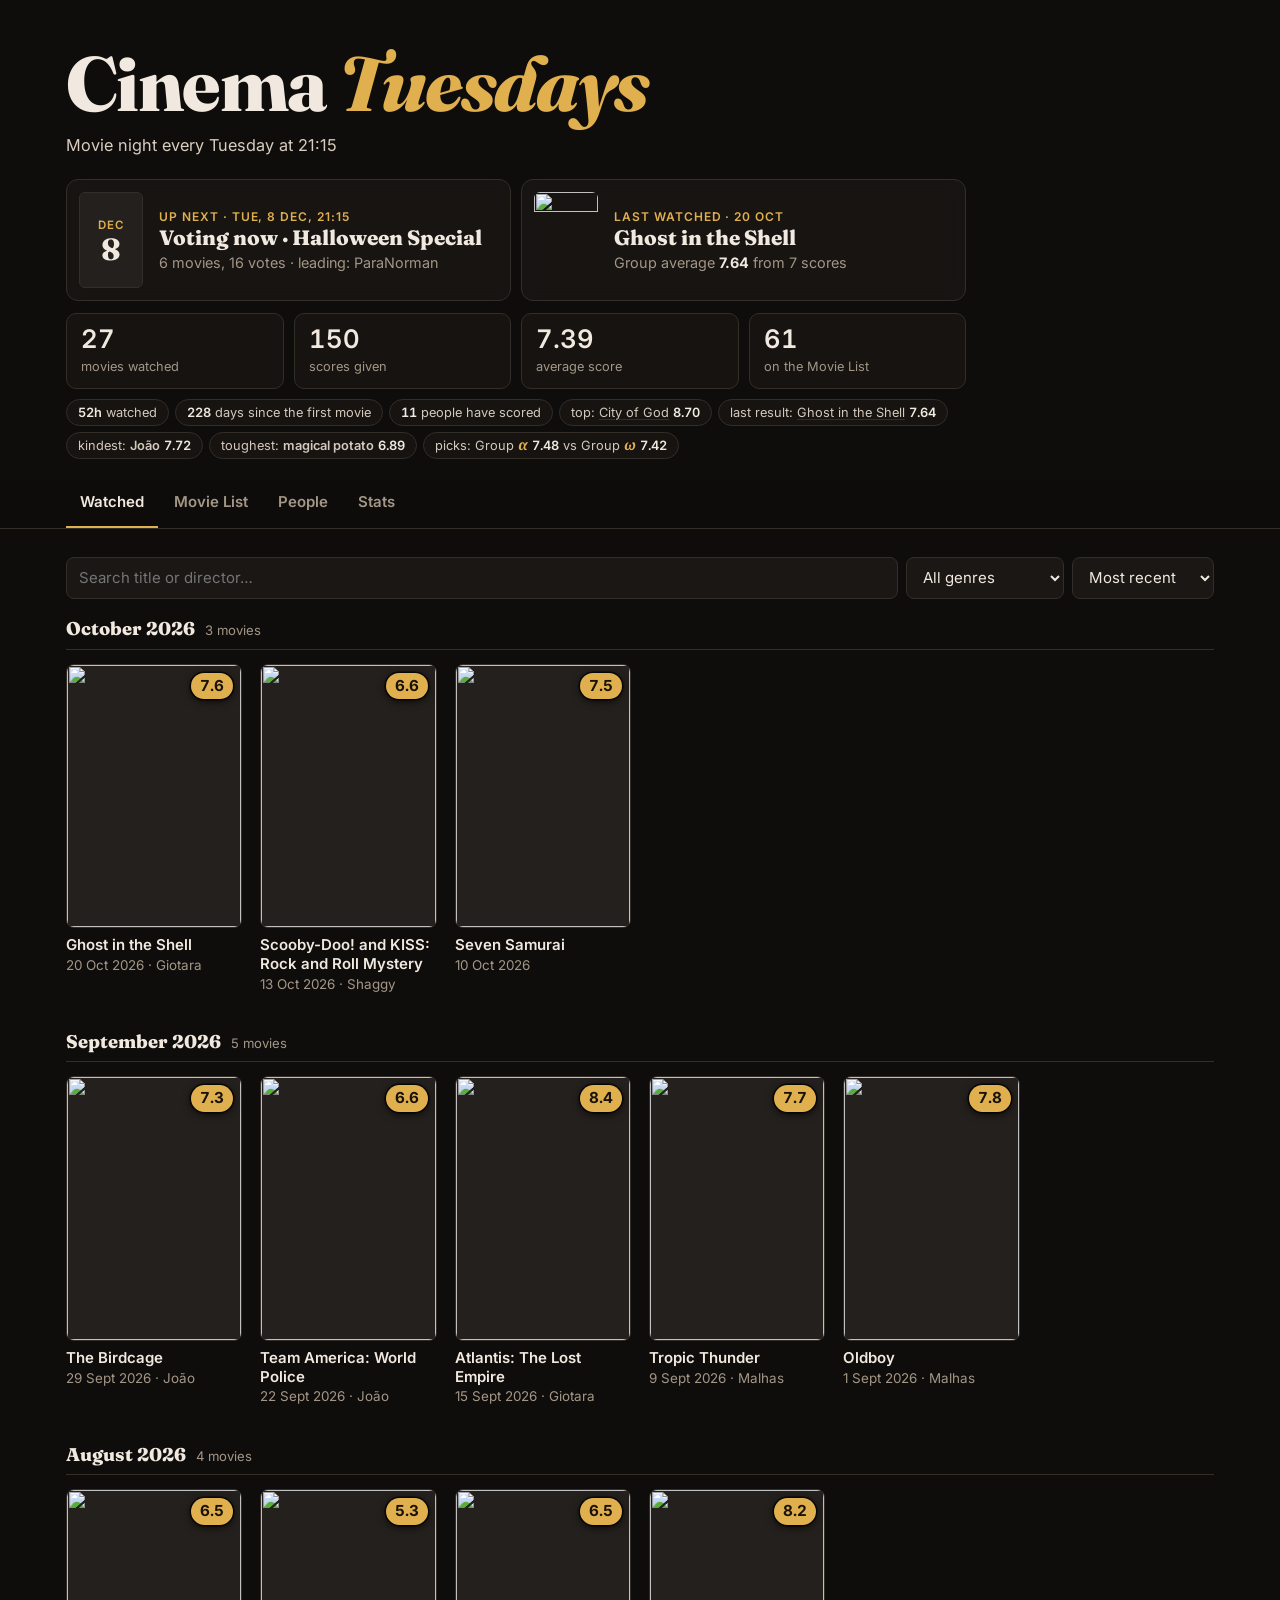
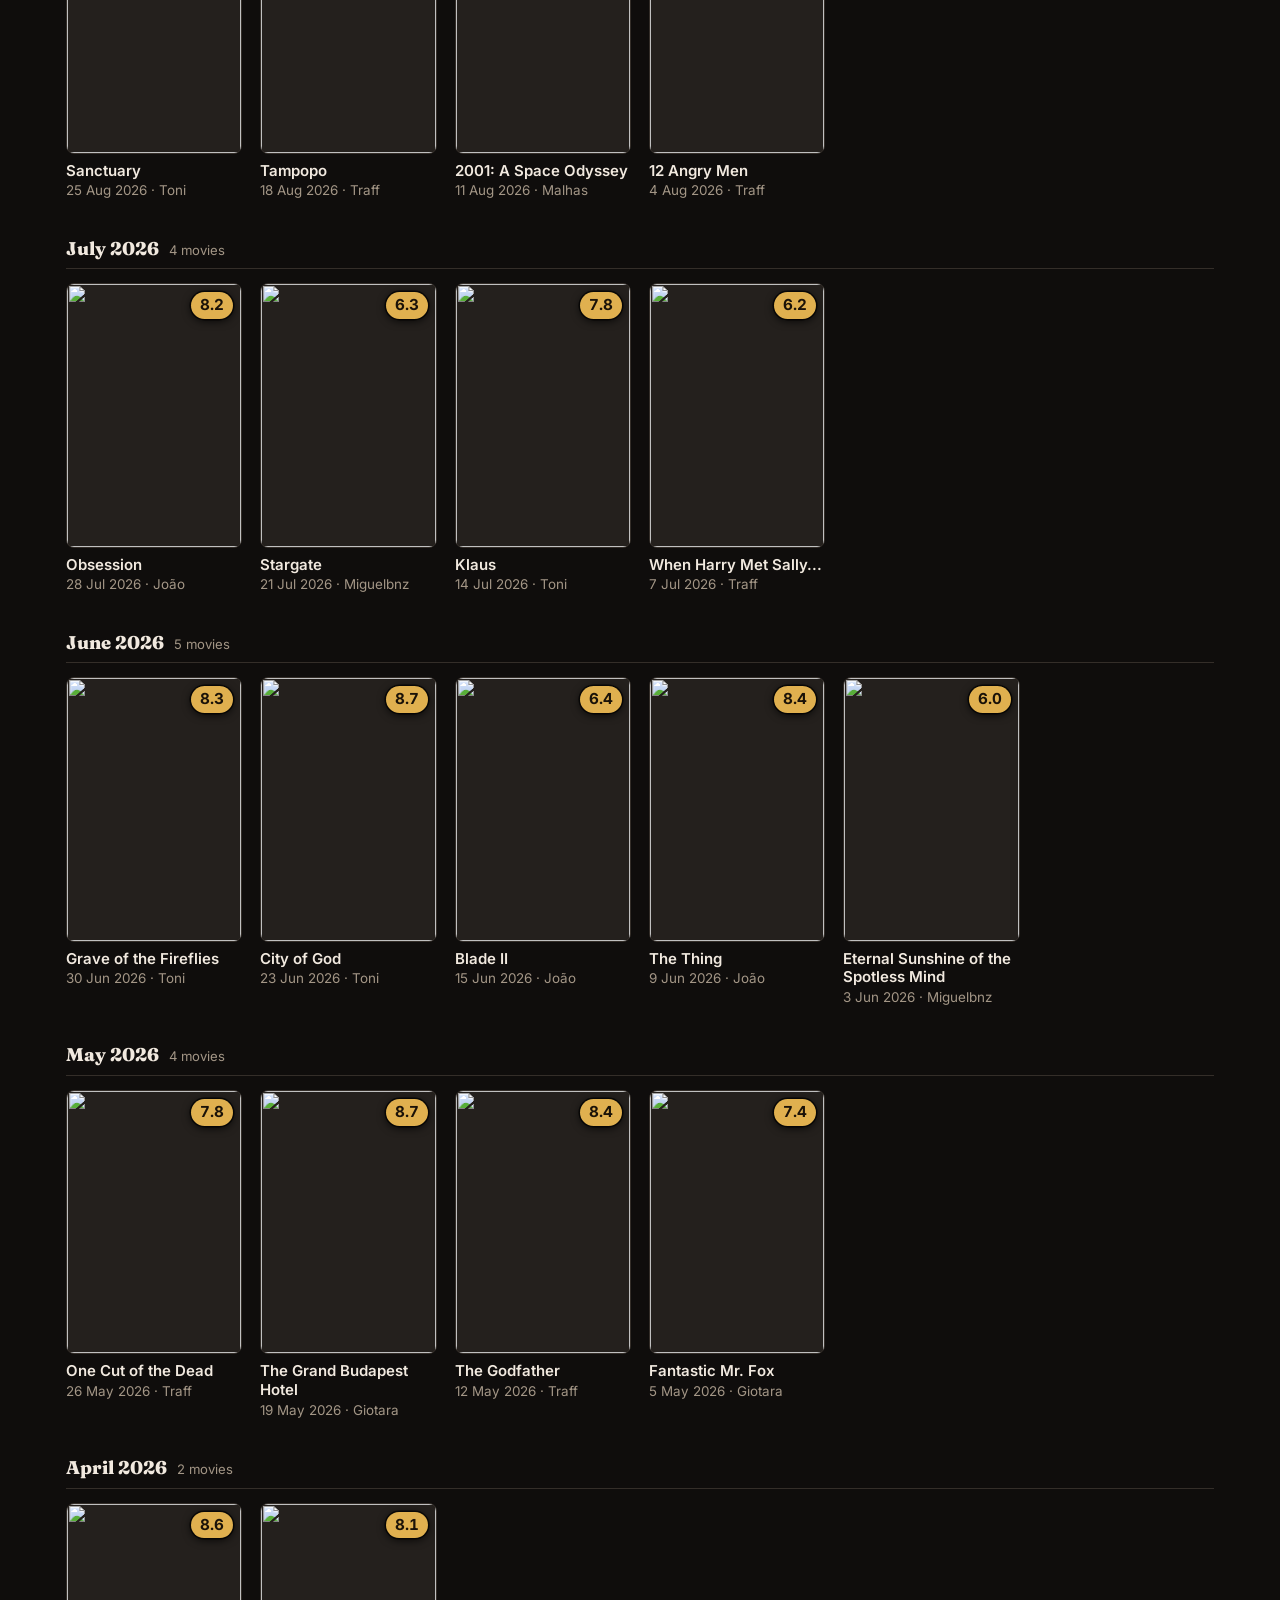
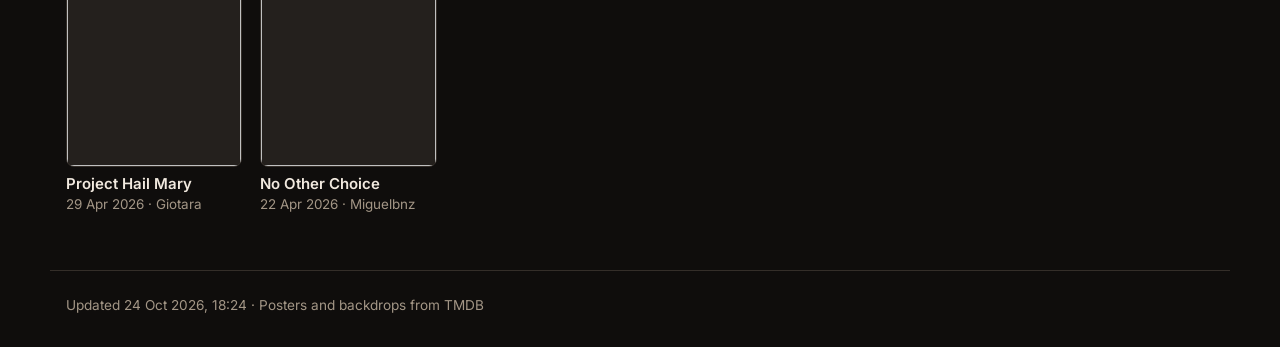
==== index.html @ 5a66ea2a "Update site" ====
<!doctype html>
<html lang="en">
<head>
  <meta charset="utf-8">
  <meta name="viewport" content="width=device-width, initial-scale=1">
  <title>Cinema Tuesdays</title>
  <meta name="description" content="Every movie we've watched on Tuesday nights, and what we thought of it.">
  <meta name="theme-color" content="#0f0d0c">
  <meta property="og:type" content="website">
  <meta property="og:site_name" content="Cinema Tuesdays">
  <meta property="og:title" content="Cinema Tuesdays">
  <meta property="og:description" content="Every movie we've watched on Tuesday nights, and what we thought of it. Scores, the Movie List, and who agrees with whom.">
  <meta property="og:url" content="https://sebastianfreitas.github.io/cinema-tuesdays/">
  <meta property="og:image" content="https://sebastianfreitas.github.io/cinema-tuesdays/og.png">
  <meta property="og:image:width" content="1200">
  <meta property="og:image:height" content="630">
  <meta name="twitter:card" content="summary_large_image">
  <link rel="icon" href="data:image/svg+xml,<svg xmlns='http://www.w3.org/2000/svg' viewBox='0 0 100 100'><text y='.9em' font-size='90'>🎬</text></svg>">
  <link rel="preconnect" href="https://fonts.googleapis.com">
  <link href="https://fonts.googleapis.com/css2?family=Fraunces:ital,opsz,wght@0,9..144,600;0,9..144,800;1,9..144,800&family=Inter:wght@400;500;600&display=swap" rel="stylesheet">
  <link href="https://fonts.googleapis.com/css2?family=Noto+Serif:ital,wght@1,700&text=%CE%B1%CF%89&display=swap" rel="stylesheet">
  <link rel="stylesheet" href="style.css">
</head>
<body>
  <header class="hero" id="hero">
    <div class="hero-bg" id="hero-bg"></div>
    <div class="wrap hero-in">
      <h1><a href="#watched">Cinema <em>Tuesdays</em></a></h1>
      <p class="tagline" id="tagline">Tuesdays at 21:15</p>
      <div id="spotlight"></div>
      <div class="tiles" id="tiles"></div>
      <div class="facts" id="facts"></div>
    </div>
    <nav class="tabs">
      <div class="wrap">
        <a href="#watched" data-tab="watched">Watched</a>
        <a href="#list" data-tab="list">Movie List</a>
        <a href="#people" data-tab="people">People</a>
        <a href="#stats" data-tab="stats">Stats</a>
      </div>
    </nav>
  </header>

  <main class="wrap">
    <section data-panel="watched">
      <div class="toolbar">
        <input id="search" type="search" placeholder="Search title or director…" aria-label="Search watched movies">
        <select id="genre" aria-label="Genre"></select>
        <select id="sort" aria-label="Sort">
          <option value="date">Most recent</option>
          <option value="avg">Highest rated</option>
          <option value="low">Lowest rated</option>
          <option value="stdev">Most divisive</option>
          <option value="count">Most scores</option>
        </select>
      </div>
      <div id="wall" class="wall"></div>
    </section>

    <section data-panel="list" hidden>
      <div id="poll"></div>
      <div class="toolbar">
        <input id="lsearch" type="search" placeholder="Search the Movie List…" aria-label="Search the Movie List">
        <select id="lgenre" aria-label="Genre"></select>
        <select id="lruntime" aria-label="Length">
          <option value="">Any length</option>
          <option value="100">Under 1h40</option>
          <option value="120">Under 2h</option>
          <option value="150">Under 2h30</option>
        </select>
        <div class="seg" role="group" aria-label="Layout">
          <button data-view="person" class="on">By person</button>
          <button data-view="all">All</button>
        </div>
      </div>
      <p class="hint">Suggest movies with the <b>➕ Suggest</b> button on Discord, up to 10 each. Each week one group's picks go to the vote.</p>
      <div id="suggestions"></div>
    </section>

    <section data-panel="people" hidden>
      <p class="hint">How everyone scores. “Bias” is how far above or below the rest of the group someone scores on the same movies.</p>
      <div id="people" class="people"></div>
    </section>

    <section data-panel="person" hidden>
      <div id="person"></div>
    </section>

    <section data-panel="stats" hidden>
      <nav class="chap-nav" aria-label="Stats chapters">
        <div class="chips">
          <button type="button" data-chap="ch-overview">Overview</button>
          <button type="button" data-chap="ch-rankings">Rankings</button>
          <button type="button" data-chap="ch-people">People</button>
          <button type="button" data-chap="ch-movies">The movies</button>
          <button type="button" data-chap="ch-when">When and how long</button>
          <button type="button" data-chap="ch-fun">Just for fun</button>
        </div>
      </nav>

      <!-- 1. Overview -->
      <div class="chapter" id="ch-overview">
        <header class="chap-head"><span class="chap-n">01</span><h2>Overview</h2><p>The big numbers, the best and worst, and how we score.</p></header>
        <div id="kpis" class="kpis"></div>

        <div class="sgrid three">
          <div class="chart-card sc"><h2>Top rated</h2><p class="hint">Group average, 3+ scores. Bar: 5 to 10.</p><ol id="top" class="rank sm bars"></ol></div>
          <div class="chart-card sc"><h2>Lowest rated</h2><p class="hint">Group average, 3+ scores. Bar: 5 to 10.</p><ol id="bottom" class="rank sm bars"></ol></div>
          <div class="chart-card sc"><h2>Records</h2><p class="hint">The extremes so far.</p><dl id="records" class="records"></dl></div>
        </div>

        <div class="sgrid two">
          <div class="chart-card sc">
            <h2>How we score</h2>
            <p class="hint">Every score, in half-point steps. Dashed: average of all scores.</p>
            <div id="hist" class="chart"></div>
          </div>
          <div class="chart-card sc">
            <h2>Week by week</h2>
            <p class="hint">Group average per Tuesday. Blue: the last 5 movies, to show if we're getting harsher or kinder.</p>
            <div id="timeline" class="chart"></div>
            <details class="how"><summary>How to read it</summary><p>Dashed: average per movie. Blue: average of the last 5 movies (the movie still being rated is left out). Click a dot to open it (phone: tap twice).</p></details>
          </div>
        </div>
      </div>

      <!-- 2. Rankings -->
      <div class="chapter" id="ch-rankings">
        <header class="chap-head"><span class="chap-n">02</span><h2>Rankings</h2><p>Every movie in order, made fair, and next to the rest of the world.</p></header>
        <div class="chart-card sc">
          <h2>Fair ranking</h2>
          <p class="hint">Every movie ranked as if the same people had scored it, so generous and tough scorers even out. Move: places gained or lost against the plain average.</p>
          <div class="tbl-wrap"><table id="fair" class="tbl"></table></div>
          <details class="how"><summary>How it works</summary><p>Each score has that person's usual lean taken out first (how far above or below the others they score on the same movies), so a movie isn't helped by generous scorers or held back by tough ones. Leans from only a few scores count less. Move: places gained or lost against the plain average. Weighted: a second, separate ranking where movies with few scores are pulled toward the overall average, so a handful of 9s can't top the table. Hover or tap a column name for what it means.</p></details>
        </div>

        <div class="chart-card sc">
          <h2>Us vs the world</h2>
          <p class="hint">Our average next to the TMDB rating (TMDB users' average, out of 10). <span id="world-sum"></span></p>
          <div id="dumbbell" class="dumbbell"></div>
          <div class="sgrid inner" style="margin-top:14px">
            <div><h3 class="sub-h">We liked it more</h3><ol id="w-more" class="rank sm bars"></ol></div>
            <div><h3 class="sub-h">We liked it less</h3><ol id="w-less" class="rank sm bars"></ol></div>
            <div><h3 class="sub-h">Closest to TMDB</h3><ol id="w-people" class="rank sm bars"></ol></div>
          </div>
          <h3 class="sub-h" style="margin-top:16px">Every movie</h3>
          <div class="tbl-wrap"><table id="world" class="tbl"></table></div>
        </div>
      </div>

      <!-- 3. People -->
      <div class="chapter" id="ch-people">
        <header class="chap-head"><span class="chap-n">03</span><h2>People</h2><p>How each of us scores, who agrees with whom, and where we fought.</p></header>
        <div class="chart-card sc">
          <h2>Group <span class="gk">α</span> vs <span class="gk">ω</span></h2>
          <p class="hint">Head to head. Highlighted: the better side for that row. Hover or tap a row name for what it means.</p>
          <div id="groups"></div>
          <details class="how"><summary>What counts</summary><p>Picks: suggestions that won a vote and got watched. People with no group are left out; a movie still being rated isn't counted yet.</p></details>
        </div>

        <div class="chart-card sc">
          <h2>Scorecard</h2>
          <p class="hint">Everyone side by side. Click a column to sort.</p>
          <div class="tbl-wrap"><table id="scorecard" class="tbl"></table></div>
          <details class="how"><summary>What the columns mean</summary><p>Turnout: share of our movies they scored. Bias: how far above (+) or below (−) the others they score on the same movies. Picks: their suggestions we've watched and how those scored. Hit rate: share of their picks that ended above the average movie.</p></details>
        </div>

        <div class="sgrid two">
          <div class="chart-card sc">
            <h2>Who agrees with whom</h2>
            <p class="hint">Average gap between two people's scores on movies both rated. Brighter: disagree more. Blank: fewer than 3 in common.</p>
            <div id="grid" class="chart scroll"></div>
          </div>
          <div class="chart-card sc">
            <h2>Twins and rivals</h2>
            <p class="hint">Pairs with 3+ movies in common. Number: their average gap.</p>
            <div class="sgrid inner">
              <div><h3 class="sub-h">Most alike</h3><ol id="alike" class="rank sm bars"></ol></div>
              <div><h3 class="sub-h">Least alike</h3><ol id="unlike" class="rank sm bars"></ol></div>
            </div>
          </div>
        </div>

        <div class="sgrid two">
          <div class="chart-card sc"><h2>Most divisive</h2><p class="hint">Biggest spread of scores (3+ scores).</p><ol id="divisive" class="rank sm bars"></ol></div>
          <div class="chart-card sc"><h2>Biggest fights</h2><p class="hint">Largest gap between two people on one movie.</p><ol id="fights" class="rank sm bars"></ol></div>
        </div>

        <div class="sgrid two">
          <div class="chart-card sc"><h2>Lone wolf moments</h2><p class="hint">One person furthest from everyone else on a movie: their score against the others' average. One per movie, 3+ scores.</p><ol id="wolves" class="rank sm bars"></ol></div>
          <div class="chart-card sc"><h2>Odd one out</h2><p class="hint">How often each person was the furthest from the rest, out of the movies they scored with 3+ scores.</p><ol id="oddone" class="rank sm bars"></ol></div>
        </div>

        <div class="sgrid two">
          <div class="chart-card sc"><h2>Everyone liked it</h2><p class="hint">Nobody gave less than 7. Highest lowest score first. 3+ scores.</p><ol id="liked" class="rank sm"></ol></div>
          <div class="chart-card sc"><h2>Nobody loved it</h2><p class="hint">Nobody gave more than 7. Lowest highest score first. 3+ scores.</p><ol id="unloved" class="rank sm"></ol></div>
        </div>

        <div class="chart-card sc">
          <h2>Score habits</h2>
          <p class="hint">How often each person gives each score: 7 means 7.0 to 7.9. Darker: more of their scores land there. <span id="habits-sum"></span></p>
          <div class="tbl-wrap"><table id="habits" class="tbl"></table></div>
          <details class="how"><summary>More</summary><p>Ending: the decimal they use most. People with 3+ scores.</p></details>
        </div>
      </div>

      <!-- 4. The movies -->
      <div class="chapter" id="ch-movies">
        <header class="chap-head"><span class="chap-n">04</span><h2>The movies</h2><p>What we pick: genre, age, where it's from, who's in it, what it cost.</p></header>
        <div class="sgrid two">
          <div class="chart-card sc"><h2>By genre</h2><p class="hint">A movie counts for each of its genres. Bar: average score, 5 to 10.</p><div class="tbl-wrap"><table id="genres" class="tbl"></table></div></div>
          <div class="chart-card sc"><h2>By decade</h2><p class="hint">When the movie came out. Bar: average score, 5 to 10.</p><div class="tbl-wrap"><table id="decades" class="tbl"></table></div></div>
        </div>

        <div class="sgrid two">
          <div class="chart-card sc"><h2>Movie age</h2><p class="hint">How old each movie was on the night we watched it. Bar: average score, 5 to 10. <span id="age-sum"></span></p><div class="tbl-wrap"><table id="ages" class="tbl"></table></div></div>
          <div class="chart-card sc"><h2>Oldest and newest on the night</h2><p class="hint">From the release date to the night we watched it.</p>
            <div class="sgrid inner">
              <div><h3 class="sub-h">Oldest</h3><ol id="age-old" class="rank sm"></ol></div>
              <div><h3 class="sub-h">Newest</h3><ol id="age-new" class="rank sm"></ol></div>
            </div>
          </div>
        </div>

        <div class="sgrid two">
          <div class="chart-card sc"><h2>Where they're from</h2><p class="hint">Production country from TMDB; a co-production counts for each country. Bar: average score, 5 to 10.</p><div class="tbl-wrap"><table id="countries" class="tbl"></table></div></div>
          <div class="chart-card sc"><h2>Language</h2><p class="hint">The movie's original language. Bar: average score, 5 to 10. <span id="lang-sum"></span></p><div class="tbl-wrap"><table id="languages" class="tbl"></table></div></div>
        </div>

        <div class="chart-card sc">
          <h2>Actors</h2>
          <p class="hint">From the top 5 billed actors of each movie on TMDB.</p>
          <div class="sgrid inner">
            <div><h3 class="sub-h">Seen more than once</h3><ol id="actors-again" class="rank sm"></ol></div>
            <div><h3 class="sub-h">Back on the Movie List</h3><ol id="actors-list" class="rank sm"></ol></div>
          </div>
        </div>

        <div class="sgrid two">
          <div class="chart-card sc"><h2>Budget</h2><p class="hint">What it cost to make, from TMDB, in US dollars of its time (not adjusted for inflation). Bar: average score, 5 to 10. <span id="budget-sum"></span></p><div class="tbl-wrap"><table id="budgets" class="tbl"></table></div></div>
          <div class="chart-card sc"><h2>Cheapest and priciest</h2><p class="hint">Bar: budget, against the priciest.</p>
            <div class="sgrid inner">
              <div><h3 class="sub-h">Priciest</h3><ol id="budget-hi" class="rank sm bars"></ol></div>
              <div><h3 class="sub-h">Cheapest</h3><ol id="budget-lo" class="rank sm bars"></ol></div>
            </div>
          </div>
        </div>

        <div class="sgrid two">
          <div class="chart-card sc"><h2>Obscurity</h2><p class="hint">How well known a movie is: how many people rated it on TMDB. <span id="obscure-sum"></span></p>
            <div class="sgrid inner">
              <div><h3 class="sub-h">Most obscure</h3><ol id="obscure-lo" class="rank sm"></ol></div>
              <div><h3 class="sub-h">Best known</h3><ol id="obscure-hi" class="rank sm"></ol></div>
            </div>
          </div>
          <div class="chart-card sc"><h2>Who digs deepest</h2><p class="hint">Typical (median) TMDB votes on each person's picks, watched or on the Movie List. Fewer votes: more obscure taste. People with 3+ picks.</p><ol id="diggers" class="rank sm"></ol></div>
        </div>
      </div>

      <!-- 5. When and how long -->
      <div class="chapter" id="ch-when">
        <header class="chap-head"><span class="chap-n">05</span><h2>When and how long</h2><p>Does the month, the day or the runtime change the score?</p></header>
        <div class="sgrid three">
          <div class="chart-card sc"><h2>By month</h2><p class="hint">When we watched it. Bar: average score, 5 to 10.</p><div class="tbl-wrap"><table id="months" class="tbl"></table></div></div>
          <div class="chart-card sc"><h2>By day</h2><p class="hint">Mostly Tuesdays, plus the odd moved night.</p><div class="tbl-wrap"><table id="weekdays" class="tbl"></table></div></div>
          <div class="chart-card sc"><h2>By length</h2><p class="hint">Runtime of the movie. Bar: average score, 5 to 10.</p><div class="tbl-wrap"><table id="lengths" class="tbl"></table></div></div>
        </div>

        <div class="sgrid two">
          <div class="chart-card sc"><h2>Score and length</h2><p class="hint">One dot per movie: group average against runtime. Dashed: the trend. Click a dot to open it. <span id="sc-run-sum"></span></p><div id="sc-run" class="chart"></div></div>
          <div class="chart-card sc"><h2>Score and release year</h2><p class="hint">One dot per movie: group average against the year it came out. Dashed: the trend. <span id="sc-year-sum"></span></p><div id="sc-year" class="chart"></div></div>
        </div>
      </div>

      <!-- 6. Just for fun -->
      <div class="chapter" id="ch-fun">
        <header class="chap-head"><span class="chap-n">06</span><h2>Just for fun</h2><p>Our sofa time as journeys, and what's in a title.</p></header>
        <div class="chart-card sc"><h2>Miles on the sofa</h2><p class="hint">All the time we've spent watching, measured in trips. Rough, everyday durations. Bar: how far we got on one trip. <span id="travel-sum"></span></p><ol id="travel" class="rank sm plain bars"></ol></div>

        <div class="sgrid two">
          <div class="chart-card sc"><h2>What's in a name</h2><p class="hint">Words in the title. Bar: average score, 5 to 10. <span id="title-sum"></span></p><div class="tbl-wrap"><table id="title-len" class="tbl"></table></div></div>
          <div class="chart-card sc"><h2>Numbers in the title</h2><p class="hint">Digits, Roman numerals (II, III…) and number words like "Seven". <span id="num-sum"></span></p><ol id="title-num" class="rank sm"></ol></div>
        </div>
      </div>
    </section>
  </main>

  <dialog id="detail" aria-label="Movie details"></dialog>
  <div id="tip" class="tip" role="tooltip" hidden></div>

  <footer class="wrap"><span id="updated"></span> · Posters and backdrops from TMDB</footer>
  <script src="app.js"></script>
</body>
</html>
---- style.css ----
:root {
  color-scheme: dark;
  --bg: #0f0d0c;
  --surface: #1a1715;
  --surface-2: #24201d;
  --line: #342e29;
  --text: #f1e9df;
  --muted: #a39686;
  --accent: #e0b04f;
  --accent-rgb: 224, 176, 79;
  /* diverging pair: above / below the group (blue / red, validated dark steps) */
  --pos: #3987e5;
  --neg: #e66767;
  --mid: #383835;
  --radius: 12px;
}

* { box-sizing: border-box; }
html { -webkit-text-size-adjust: 100%; }
body {
  margin: 0; background: var(--bg); color: var(--text);
  font: 15px/1.5 Inter, system-ui, sans-serif; overflow-x: hidden;
}
a { color: inherit; }
button { font: inherit; color: inherit; }
.wrap { max-width: 1180px; margin: 0 auto; padding: 0 16px; }
h1, h2, h3 { font-family: Fraunces, Georgia, serif; font-weight: 800; margin: 0; }
h2 { font-size: 1.45rem; margin: 0 0 4px; }
code { background: var(--surface-2); padding: 1px 6px; border-radius: 4px; }
.hint { color: var(--muted); margin: 0 0 16px; }
.empty { color: var(--muted); padding: 32px 0; }
.pos { color: var(--pos); } .neg { color: var(--neg); }

/* ---------- hero ---------- */
.hero { position: relative; overflow: hidden; border-bottom: 1px solid var(--line); }
.hero-bg {
  position: absolute; inset: 0; background-size: cover; background-position: center 25%;
  opacity: 0; transition: opacity .8s ease; filter: saturate(.85);
}
.hero-bg.on { opacity: .45; }
.hero::after {
  content: ""; position: absolute; inset: 0; pointer-events: none;
  background: linear-gradient(180deg, #0f0d0c66 0%, #0f0d0cbb 55%, var(--bg) 100%),
              linear-gradient(90deg, #0f0d0cdd 0%, #0f0d0c00 70%);
}
.hero-in { position: relative; z-index: 1; padding-top: 48px; padding-bottom: 20px; }
h1 { font-size: clamp(2.6rem, 8vw, 4.8rem); letter-spacing: -0.02em; line-height: .95; }
h1 a { text-decoration: none; }
h1 em { color: var(--accent); }
.tagline { color: #d9cdbf; margin: 12px 0 22px; font-size: 1.02rem; }
.tagline b { color: var(--text); font-weight: 600; }

#spotlight { display: grid; grid-template-columns: repeat(auto-fit, minmax(min(300px, 100%), 1fr)); gap: 10px; max-width: 900px; margin-bottom: 12px; }
.spot {
  display: flex; gap: 16px; align-items: center; text-decoration: none; color: inherit;
  background: #1a1715cc; backdrop-filter: blur(8px); border: 1px solid var(--line);
  border-radius: var(--radius); padding: 12px; cursor: pointer; text-align: left; width: 100%;
}
.spot img { width: 64px; aspect-ratio: 2/3; object-fit: cover; border-radius: 6px; flex: none; }
.spot .label { color: var(--accent); font-size: .75rem; font-weight: 600; text-transform: uppercase; letter-spacing: .08em; }
.spot h3 { font-size: 1.3rem; line-height: 1.15; }
.spot p { margin: 2px 0 0; color: var(--muted); font-size: .9rem; }
.spot p.cta { color: var(--accent); font-weight: 600; }
.spot.rate { border-color: #e0b04f88; }
.spot:hover { border-color: #e0b04f88; }
.date-tile {
  width: 64px; aspect-ratio: 2/3; flex: none; border-radius: 6px; display: grid; place-content: center; text-align: center;
  background: var(--surface-2); border: 1px solid var(--line);
}
.date-tile span { color: var(--accent); font-size: .72rem; font-weight: 600; text-transform: uppercase; letter-spacing: .08em; }
.date-tile b { font-family: Fraunces, serif; font-size: 1.9rem; line-height: 1; }

/* every tab except Watched: just the title */
.hero.compact .hero-in { padding-top: 22px; padding-bottom: 6px; }
.hero.compact h1 { font-size: clamp(1.9rem, 5vw, 2.6rem); }
.hero.compact .tagline { margin: 6px 0 8px; font-size: .92rem; }
.hero.compact #spotlight, .hero.compact .tiles { display: none; }

.tiles { display: grid; grid-template-columns: repeat(4, minmax(0, 1fr)); gap: 10px; max-width: 900px; }
.tile { background: #1a1715b3; backdrop-filter: blur(6px); border: 1px solid var(--line); border-radius: 10px; padding: 10px 14px; }
.tile b { display: block; font-size: 1.6rem; font-weight: 600; line-height: 1.2; font-variant-numeric: tabular-nums; }
.tile span { color: var(--muted); font-size: .8rem; }

.tabs { position: sticky; top: 0; z-index: 5; background: #0f0d0ce6; backdrop-filter: blur(10px); }
.hero .tabs { position: relative; }
.tabs .wrap { display: flex; gap: 2px; overflow-x: auto; scrollbar-width: none; }
.tabs a {
  text-decoration: none; padding: 12px 14px; color: var(--muted); font-weight: 600; white-space: nowrap;
  border-bottom: 2px solid transparent;
}
.tabs a:hover { color: var(--text); }
.tabs a.active { color: var(--text); border-color: var(--accent); }

main.wrap { padding-top: 8px; padding-bottom: 56px; }

/* ---------- toolbar ---------- */
.toolbar { display: flex; gap: 8px; margin: 20px 0 16px; flex-wrap: wrap; }
.toolbar input, .toolbar select {
  background: var(--surface); color: var(--text); border: 1px solid var(--line);
  border-radius: 8px; padding: 9px 12px; font: inherit; min-width: 0;
}
.toolbar input { flex: 1 1 220px; }
.toolbar select { flex: 0 1 auto; }
.seg { display: inline-flex; border: 1px solid var(--line); border-radius: 8px; overflow: hidden; }
.seg button { background: var(--surface); border: 0; padding: 8px 12px; cursor: pointer; color: var(--muted); }
.seg button.on { background: var(--surface-2); color: var(--text); }

/* ---------- poster wall ---------- */
.wall { display: grid; grid-template-columns: repeat(auto-fill, minmax(150px, 1fr)); gap: 20px 18px; align-items: start; }
.wall.small { grid-template-columns: repeat(auto-fill, minmax(118px, 1fr)); gap: 16px 14px; }
.card { cursor: pointer; background: none; border: 0; padding: 0; text-align: left; min-width: 0; }
.card.static { cursor: default; }
.poster {
  position: relative; aspect-ratio: 2 / 3; border-radius: 8px; overflow: hidden;
  background: var(--surface-2); border: 1px solid var(--line);
  transition: transform .15s ease, box-shadow .15s ease;
}
.card:not(.static):hover .poster, .card:focus-visible .poster { transform: translateY(-4px); box-shadow: 0 12px 28px #000a; }
.poster img { width: 100%; height: 100%; object-fit: cover; display: block; }
.poster .fallback { display: grid; place-items: center; height: 100%; padding: 10px; text-align: center; font-family: Fraunces, serif; color: var(--muted); }
.score {
  position: absolute; top: 8px; right: 8px; padding: 2px 9px; border-radius: 999px;
  background: var(--accent); color: #1a1208; font-weight: 700; font-size: .95rem; font-variant-numeric: tabular-nums;
  /* dark ring + shadow so it still stands out on yellow posters */
  box-shadow: 0 0 0 1.5px #000b, 0 2px 8px #000c;
}
.badge {
  position: absolute; top: 8px; left: 8px; padding: 2px 8px; border-radius: 999px;
  background: var(--accent); color: #1a1208; font-weight: 600; font-size: .75rem;
}
.card:focus-visible { outline: none; }
.card:focus-visible .poster { outline: 2px solid var(--accent); outline-offset: 2px; }
.badge.muted { background: #000c; color: var(--text); backdrop-filter: blur(4px); }
.card .t { font-weight: 600; margin-top: 8px; line-height: 1.25; overflow-wrap: anywhere;
  display: -webkit-box; -webkit-box-orient: vertical; -webkit-line-clamp: 2; line-clamp: 2; overflow: hidden; }
/* Watched, most recent first: one heading per month across the whole row */
.wall-month { grid-column: 1 / -1; display: flex; align-items: baseline; gap: 10px; margin: 14px 0 -6px; padding-bottom: 6px;
  border-bottom: 1px solid var(--line); font-size: 1.15rem; }
.wall-month:first-child { margin-top: 0; }
.wall-month small { font: 400 .82rem Inter, system-ui, sans-serif; color: var(--muted); }
.card .s { color: var(--muted); font-size: .84rem; }
.card .s a { text-decoration: none; }
.card .s a:hover { color: var(--text); text-decoration: underline; }

/* ---------- movie list ---------- */
.poll { background: var(--surface); border: 1px solid var(--line); border-radius: var(--radius); padding: 18px; margin-top: 20px; }
.poll .label { color: var(--accent); font-size: .78rem; font-weight: 600; text-transform: uppercase; letter-spacing: .08em; }
.poll h2 { margin-bottom: 14px; }
.poll .wall { grid-template-columns: repeat(auto-fill, minmax(120px, 1fr)); }
.votes { display: flex; align-items: center; gap: 8px; margin-top: 6px; font-size: .85rem; color: var(--muted); }
.votes .track { flex: 1; height: 6px; background: var(--surface-2); border-radius: 3px; overflow: hidden; }
.votes .track span { display: block; height: 100%; background: var(--accent); border-radius: 0 3px 3px 0; }
.votes b { color: var(--text); font-variant-numeric: tabular-nums; }

.group-head { display: flex; align-items: baseline; gap: 10px; margin: 30px 0 4px; flex-wrap: wrap; }
.group-head h2 { margin: 0; }
.group-head .sub { color: var(--muted); }
.who { margin: 18px 0 10px; display: flex; align-items: center; gap: 10px; flex-wrap: wrap; }
.who a { font-weight: 600; text-decoration: none; font-size: 1.05rem; }
.who a:hover { text-decoration: underline; }
.who .n { color: var(--muted); font-size: .85rem; }
.pill { font-size: .72rem; padding: 2px 8px; border-radius: 999px; background: var(--surface-2); color: var(--muted); border: 1px solid var(--line); }
.pill.warn { color: var(--accent); border-color: #e0b04f55; }

/* ---------- people ---------- */
.people { display: grid; grid-template-columns: repeat(auto-fill, minmax(250px, 1fr)); gap: 12px; margin-top: 20px; }
.person-card {
  display: block; text-decoration: none; background: var(--surface); border: 1px solid var(--line);
  border-radius: var(--radius); padding: 16px; transition: border-color .15s, transform .15s;
}
.person-card:hover { border-color: #e0b04f88; transform: translateY(-2px); }
.person-card .top { display: flex; align-items: center; gap: 12px; margin-bottom: 12px; }
.avatar {
  width: 42px; height: 42px; border-radius: 50%; display: grid; place-items: center; flex: none;
  background: var(--surface-2); border: 1px solid var(--line); font-family: Fraunces, serif; font-weight: 800; color: var(--accent);
}
.avatar.big { width: 64px; height: 64px; font-size: 1.6rem; }
img.avatar { object-fit: cover; padding: 0; }
.mini .pair { display: flex; align-items: baseline; gap: 10px; flex: none; }
.mini .pair small { color: var(--muted); font-variant-numeric: tabular-nums; }
.spot.todo { max-width: 560px; margin-bottom: 18px; }
.missed { margin: 8px 0 28px; }
.missed summary { cursor: pointer; color: var(--muted); font-weight: 600; }
.missed summary:hover { color: var(--text); }
.person-card h3 { font-size: 1.2rem; line-height: 1.2; overflow-wrap: anywhere; }
.person-card .sub { color: var(--muted); font-size: .82rem; }
.kv { display: flex; justify-content: space-between; gap: 8px; color: var(--muted); font-size: .88rem; padding: 2px 0; }
.kv b.pos { color: var(--pos); } .kv b.neg { color: var(--neg); }
.kv b { color: var(--text); font-weight: 500; text-align: right; min-width: 0; overflow: hidden; text-overflow: ellipsis; white-space: nowrap; }
.kv.fav { align-items: baseline; }
.kv.fav b { white-space: normal; display: -webkit-box; -webkit-box-orient: vertical; -webkit-line-clamp: 2; line-clamp: 2; line-height: 1.3; }
/* score histogram, 0 to 10, with the scale written under it */
.spark { display: flex; align-items: flex-end; gap: 2px; height: 28px; margin: 10px 0 0; border-bottom: 1px solid var(--line); }
.spark-axis { display: flex; justify-content: space-between; font-size: .68rem; color: var(--muted); margin: 2px 0 8px; font-variant-numeric: tabular-nums; }
.spark span { flex: 1; background: var(--accent); opacity: .85; border-radius: 2px 2px 0 0; min-height: 1px; }

/* person page */
.back { display: inline-block; margin: 20px 0 8px; color: var(--muted); text-decoration: none; }
.back:hover { color: var(--text); }
.p-head { display: flex; gap: 16px; align-items: center; margin-bottom: 18px; }
.p-head h2 { font-size: clamp(1.8rem, 6vw, 2.6rem); margin: 0; line-height: 1.05; overflow-wrap: anywhere; }
.p-head .sub { color: var(--muted); margin-top: 4px; }
/* four headline tiles, then smaller tiles in two labelled groups */
.p-tiles { margin-bottom: 28px; }
.p-hero { display: grid; grid-template-columns: repeat(4, minmax(0, 1fr)); gap: 10px; margin-bottom: 18px; }
.p-tiles .sub-h { margin: 14px 0 8px; }
.p-rest { display: grid; grid-template-columns: repeat(auto-fill, minmax(170px, 1fr)); gap: 8px; }
.p-tiles .kpi > small { margin-top: 2px; line-height: 1.35; overflow-wrap: anywhere; }
.p-tiles .kpi b.pos { color: var(--pos); } .p-tiles .kpi b.neg { color: var(--neg); }
.p-tiles .kpi.big > small { font-size: .76rem; }
@media (max-width: 640px) {
  .p-hero { grid-template-columns: repeat(2, minmax(0, 1fr)); gap: 8px; }
  .p-rest { grid-template-columns: repeat(2, minmax(0, 1fr)); }
}
.p-grid { display: grid; grid-template-columns: repeat(auto-fill, minmax(min(300px, 100%), 1fr)); gap: 16px 32px; margin-bottom: 28px; }
.box { background: var(--surface); border: 1px solid var(--line); border-radius: var(--radius); padding: 16px; min-width: 0; }
.box h3 { font-size: 1.1rem; margin-bottom: 10px; }
.box .hint { font-size: .85rem; margin-bottom: 10px; }
.mini { list-style: none; margin: 0; padding: 0; }
.mini li { display: flex; justify-content: space-between; gap: 10px; padding: 6px 0; border-top: 1px solid var(--line); }
.mini li:first-child { border-top: 0; }
.mini .tt { min-width: 0; overflow: hidden; text-overflow: ellipsis; white-space: nowrap; }
.mini button.tt { background: none; border: 0; padding: 0; cursor: pointer; text-align: left; }
.mini button.tt:hover { text-decoration: underline; }
.mini b { font-variant-numeric: tabular-nums; font-weight: 600; flex: none; }
.mate { display: flex; gap: 12px; align-items: center; }
.mate + .mate { margin-top: 12px; padding-top: 12px; border-top: 1px solid var(--line); }
.mate .label { color: var(--muted); font-size: .78rem; text-transform: uppercase; letter-spacing: .06em; }
.mate a { font-weight: 600; text-decoration: none; }
.mate a:hover { text-decoration: underline; }
.mate .sub { color: var(--muted); font-size: .85rem; }

/* diverging rows: this person vs the rest of the group */
.diverge { list-style: none; margin: 0; padding: 0; }
.diverge li {
  display: grid; grid-template-columns: minmax(0, 1.3fr) minmax(0, 1fr) 46px; gap: 12px; align-items: center;
  padding: 5px 0; cursor: pointer; border-radius: 6px;
}
.diverge li:hover { background: var(--surface-2); }
.diverge .tt { min-width: 0; overflow: hidden; text-overflow: ellipsis; white-space: nowrap; font-size: .9rem; }
.diverge .tt small { color: var(--muted); }
.diverge .axis { position: relative; height: 14px; }
.diverge .axis::before { content: ""; position: absolute; left: 50%; top: -3px; bottom: -3px; width: 1px; background: var(--line); }
.diverge .axis span { position: absolute; top: 2px; height: 10px; }
.diverge .axis span.up { left: 50%; background: var(--pos); border-radius: 0 4px 4px 0; }
.diverge .axis span.down { right: 50%; background: var(--neg); border-radius: 4px 0 0 4px; }
.diverge .v { text-align: right; font-variant-numeric: tabular-nums; font-size: .88rem; font-weight: 600; }
/* wide screens: two columns (higher on the left, lower on the right) instead of one long, mostly empty list */
@media (min-width: 900px) {
  .diverge { columns: 2; column-gap: 40px; }
  .diverge li { break-inside: avoid; }
}
.legend { display: flex; gap: 16px; flex-wrap: wrap; color: var(--muted); font-size: .82rem; margin-bottom: 10px; }
.legend i { display: inline-block; width: 10px; height: 10px; border-radius: 2px; margin-right: 6px; vertical-align: -1px; }

/* ---------- charts ---------- */
.chart-card { background: var(--surface); border: 1px solid var(--line); border-radius: var(--radius); padding: 18px; margin-top: 20px; }
.chart-card .hint { font-size: .88rem; }
.chart { position: relative; width: 100%; }
.chart.scroll { overflow-x: auto; }
.chart svg { display: block; }
#grid svg { margin: 0 auto; }
#grid .scale { justify-content: center; }
.chart text { fill: var(--muted); font: 11px Inter, system-ui, sans-serif; }
.chart .grid line { stroke: var(--line); stroke-width: 1; }
.chart .bar { fill: var(--accent); }
.chart .bar-hit { fill: transparent; cursor: default; }
.chart .bar-hit:hover + .bar, .chart .bar.hot { fill: #f0c870; }
.chart .line { fill: none; stroke: var(--accent); stroke-width: 2; stroke-linejoin: round; }
.chart .dot { fill: var(--accent); stroke: var(--surface); stroke-width: 2; }
.chart .dot.hot { fill: #fff; }
.chart .roll { fill: none; stroke: var(--pos); stroke-width: 2.5; stroke-linejoin: round; opacity: .85; }
.chart text .pos { fill: var(--pos); } .chart text .neg { fill: var(--neg); }
.chart .mean { stroke: var(--muted); stroke-dasharray: 4 4; }
.chart .cross { stroke: var(--muted); stroke-width: 1; }
.chart .cell { stroke: var(--surface); stroke-width: 2; }
.chart .cell.none { fill: var(--surface-2); }
.chart .cell:hover { stroke: var(--text); }
.chart .hit { fill: transparent; cursor: pointer; }
.scale { display: flex; align-items: center; gap: 8px; color: var(--muted); font-size: .8rem; margin-top: 10px; }
.scale .ramp { width: 140px; height: 8px; border-radius: 4px; background: linear-gradient(90deg, rgba(var(--accent-rgb), .12), rgba(var(--accent-rgb), 1)); }

.tip {
  position: fixed; z-index: 50; pointer-events: none; max-width: 260px;
  background: #0b0a09f2; border: 1px solid var(--line); border-radius: 8px; padding: 8px 10px;
  font-size: .85rem; line-height: 1.4; box-shadow: 0 8px 24px #000a;
}
.tip b { font-weight: 600; }
.tip .m { color: var(--muted); }

.cols { display: grid; grid-template-columns: repeat(auto-fit, minmax(min(300px, 100%), 1fr)); gap: 0 32px; margin-top: 28px; }
.rank { padding: 0; margin: 12px 0 0; list-style: none; counter-reset: r; }
.rank li {
  counter-increment: r; display: grid; grid-template-columns: 28px minmax(0, 1fr) auto; gap: 10px; align-items: baseline;
  padding: 10px 0; border-bottom: 1px solid var(--line);
}
.rank li::before { content: counter(r); color: var(--muted); font-weight: 600; }
.rank .sub { color: var(--muted); font-size: .85rem; }
.rank .v { font-weight: 600; color: var(--accent); font-variant-numeric: tabular-nums; }

/* ---------- detail dialog ---------- */
dialog {
  width: min(760px, calc(100vw - 24px)); max-height: calc(100dvh - 24px); padding: 0; overflow: auto;
  background: var(--surface); color: var(--text); border: 1px solid var(--line); border-radius: 16px;
}
dialog::backdrop { background: #000c; backdrop-filter: blur(3px); }
.d-back { height: 200px; background-size: cover; background-position: center 30%; position: relative; }
.d-back::after { content: ""; position: absolute; inset: 0; background: linear-gradient(180deg, #1a171500 30%, var(--surface)); }
.d-head { display: flex; gap: 20px; padding: 0 20px 16px; position: relative; z-index: 1; }
.d-back + .d-head { margin-top: -90px; }
.d-head:first-child { padding-top: 20px; }
.d-head img { width: 130px; border-radius: 8px; align-self: flex-start; box-shadow: 0 10px 30px #000c; flex: none; }
.d-head > div { min-width: 0; align-self: flex-end; }
.d-head h3 { font-size: 1.75rem; line-height: 1.1; }
.d-head .meta { color: var(--muted); margin: 6px 0 8px; }
.chips { display: flex; flex-wrap: wrap; gap: 6px; margin: 0 0 10px; }
.chips span { font-size: .75rem; padding: 2px 8px; border-radius: 999px; border: 1px solid var(--line); color: #d4c9bc; }
.overview { font-size: .92rem; color: #d4c9bc; margin: 0 20px 16px; }
.d-stats { display: flex; gap: 24px; padding: 0 20px 16px; flex-wrap: wrap; }
.d-stats div { color: var(--muted); font-size: .76rem; text-transform: uppercase; letter-spacing: .06em; }
.d-stats b { display: block; color: var(--text); font-size: 1.4rem; letter-spacing: 0; text-transform: none; font-variant-numeric: tabular-nums; }
.d-stats b.sm { font-size: 1rem; }
.strip { position: relative; height: 34px; margin: 4px 28px 22px; }
.strip::before { content: ""; position: absolute; left: 0; right: 0; top: 16px; height: 2px; background: var(--surface-2); }
.strip .tick { position: absolute; top: 24px; transform: translateX(-50%); color: var(--muted); font-size: .7rem; }
.strip .pt {
  position: absolute; top: 10px; width: 14px; height: 14px; margin-left: -7px; border-radius: 50%;
  background: var(--accent); border: 2px solid var(--surface);
}
.strip .avg { position: absolute; top: 4px; height: 26px; width: 2px; margin-left: -1px; background: var(--text); }
.ratings { list-style: none; margin: 0; padding: 0 20px 20px; }
.ratings li { display: grid; grid-template-columns: 40px minmax(0, 150px) minmax(0, 1fr); gap: 2px 12px; align-items: center; padding: 7px 0; border-top: 1px solid var(--line); }
.ratings .nm { min-width: 0; overflow: hidden; text-overflow: ellipsis; white-space: nowrap; }
.ratings .n { font-weight: 600; font-size: 1.15rem; font-variant-numeric: tabular-nums; }
.ratings a { font-weight: 600; text-decoration: none; }
.ratings a:hover { text-decoration: underline; }
.ratings .r { color: var(--muted); font-size: .9rem; grid-column: 2 / -1; }
/* score bar out of 10, coloured by side of the group average, which is the white tick */
.ratings .bar { position: relative; height: 8px; background: var(--surface-2); border-radius: 4px; }
.ratings .bar span { display: block; height: 100%; background: var(--accent); border-radius: 4px; }
.ratings .bar.hi span { background: var(--pos); } .ratings .bar.lo span { background: var(--neg); }
.ratings .bar i { position: absolute; top: -3px; bottom: -3px; width: 2px; margin-left: -1px; background: var(--text); border-radius: 1px; }
.r-legend { padding: 0 20px; margin-bottom: 6px; }
.r-legend .avg-key { width: 2px; height: 12px; background: var(--text); vertical-align: -2px; }
.strip .pt.hi { background: var(--pos); } .strip .pt.lo { background: var(--neg); }
.d-actions { position: sticky; top: 10px; float: right; margin: 10px 10px -44px 0; z-index: 3; display: flex; gap: 8px; }
.close, .share { background: #000a; border: 0; border-radius: 999px; height: 34px; cursor: pointer; }
.close { width: 34px; font-size: 1.1rem; }
.share { padding: 0 12px; font-size: .85rem; font-weight: 600; }
.share:hover, .close:hover { background: #000d; }

footer.wrap { color: var(--muted); font-size: .85rem; padding-top: 24px; padding-bottom: 32px; border-top: 1px solid var(--line); }

@media (max-width: 640px) {
  .hero-in { padding-top: 32px; }
  .tiles { grid-template-columns: repeat(2, minmax(0, 1fr)); }
  .wall { grid-template-columns: repeat(auto-fill, minmax(104px, 1fr)); gap: 14px 12px; }
  .wall.small, .poll .wall { grid-template-columns: repeat(auto-fill, minmax(96px, 1fr)); }
  .card .t { font-size: .92rem; }
  .d-head { flex-direction: column; }
  .d-back + .d-head { margin-top: -110px; }
  .d-head img { width: 110px; }
  .ratings li { grid-template-columns: 32px minmax(0, 116px) minmax(0, 1fr); gap: 2px 10px; }
  .d-head > div { align-self: stretch; }
  .diverge li { grid-template-columns: minmax(0, 1fr) 90px 40px; gap: 8px; }
  .chart-card { padding: 14px; }
}

/* Greek group letter (Noto Serif, loaded for just these two glyphs) so α and ω don't read as a / w */
.gk { font-family: "Noto Serif", "Times New Roman", serif; font-style: italic; font-weight: 700; font-size: 1.12em; line-height: 1; color: var(--accent); }

/* ---------- stats page: dense layout ---------- */
.kpis { display: grid; grid-template-columns: repeat(auto-fill, minmax(150px, 1fr)); gap: 8px; margin-top: 20px; }
.kpi { background: var(--surface); border: 1px solid var(--line); border-radius: 10px; padding: 8px 12px; min-width: 0; }
.kpi b { display: block; font-size: 1.35rem; font-weight: 600; line-height: 1.2; font-variant-numeric: tabular-nums; }
.kpi > span { display: block; font-size: .78rem; color: #d4c9bc; }
.kpi > small { display: block; font-size: .72rem; color: var(--muted); }
.sgrid { display: grid; gap: 12px; }
.sgrid.two { grid-template-columns: repeat(auto-fit, minmax(min(420px, 100%), 1fr)); }
.sgrid.three { grid-template-columns: repeat(auto-fit, minmax(min(300px, 100%), 1fr)); }
.sgrid.inner { gap: 16px; grid-template-columns: repeat(auto-fit, minmax(min(200px, 100%), 1fr)); }
.sgrid > .chart-card, .chart-card.sc { margin-top: 12px; min-width: 0; }
.chart-card.sc { padding: 14px 16px; }
.chart-card.sc h2 { font-size: 1.1rem; }
.chart-card.sc .hint { font-size: .78rem; margin-bottom: 10px; }
.sub-h { font-family: Inter, system-ui, sans-serif; font-size: .78rem; font-weight: 600; color: var(--muted); text-transform: uppercase; letter-spacing: .06em; }
.rank.sm { margin-top: 4px; }
.rank.sm li { padding: 6px 0; font-size: .86rem; grid-template-columns: 20px minmax(0, 1fr) auto; gap: 8px; }
.rank.sm .sub { font-size: .75rem; }
.rank li[data-movie] { cursor: pointer; }
.rank li[data-movie]:hover { color: var(--accent); }

.tbl-wrap { overflow-x: auto; margin: 0 -4px; }
.tbl { width: 100%; border-collapse: collapse; font-size: .84rem; font-variant-numeric: tabular-nums; }
.tbl th { text-align: right; color: var(--muted); font-weight: 600; font-size: .72rem; text-transform: uppercase; letter-spacing: .04em; padding: 4px 6px; border-bottom: 1px solid var(--line); white-space: nowrap; }
.tbl td { text-align: right; padding: 5px 6px; border-bottom: 1px solid #ffffff0a; white-space: nowrap; }
.tbl th:first-child, .tbl td:first-child { text-align: left; }
.tbl tbody tr:hover { background: #ffffff08; }
#scorecard th { cursor: pointer; user-select: none; }
#scorecard th:hover, #scorecard th.on { color: var(--text); }
.tbl td.best { color: var(--accent); font-weight: 600; }
.tbl td.pname .avatar { display: inline-grid; width: 22px; height: 22px; font-size: .65rem; vertical-align: middle; margin-right: 8px; }
.tbl td.pname a { text-decoration: none; font-weight: 600; }
.tbl td.pname a:hover { text-decoration: underline; }
.tbl td.clip { max-width: 180px; overflow: hidden; text-overflow: ellipsis; text-align: left; }
.tbl th:last-child { text-align: left; }
#scorecard th:last-child, #fair th:last-child { text-align: right; }
.tbl td.barcell { width: 30%; min-width: 50px; padding-left: 0; }
@media (max-width: 640px) { .tbl td.clip { max-width: 120px; } }
.abar { display: block; height: 6px; background: var(--surface-2); border-radius: 3px; }
.abar span { display: block; height: 100%; background: var(--accent); border-radius: 0 3px 3px 0; }
.ml { cursor: pointer; text-decoration: underline; text-decoration-color: var(--line); text-underline-offset: 2px; }
.ml:hover { color: var(--accent); }

.records { margin: 0; display: grid; gap: 0; }
.records > div { display: grid; grid-template-columns: 108px minmax(0, 1fr); gap: 8px; padding: 5px 0; border-bottom: 1px solid #ffffff0a; font-size: .84rem; }
.records dt { color: var(--muted); }
.records dd { margin: 0; min-width: 0; display: flex; gap: 8px; align-items: baseline; }
.records dd b { font-weight: 600; color: var(--accent); white-space: nowrap; font-variant-numeric: tabular-nums; }
.records dd > span { overflow: hidden; text-overflow: ellipsis; white-space: nowrap; min-width: 0; }
.records a { text-decoration: none; }
.records .more { flex: none; color: var(--muted); font-size: .75rem; padding: 0 6px; border: 1px solid var(--line); border-radius: 999px; cursor: default; }

.ptime { color: var(--muted); font-weight: 400; font-size: .9em; white-space: nowrap; }

/* ---------- more stats ---------- */
/* home: one dense line of headline numbers under the tiles */
.facts { display: flex; flex-wrap: wrap; gap: 6px; max-width: 900px; margin-top: 10px; font-size: .8rem; color: #d4c9bc; }
.facts > span { white-space: nowrap; max-width: 100%; overflow: hidden; text-overflow: ellipsis;
  background: #1a1715b3; backdrop-filter: blur(6px); border: 1px solid var(--line); border-radius: 999px; padding: 3px 11px; }
.facts b { color: var(--text); font-weight: 600; font-variant-numeric: tabular-nums; }
.facts a { text-decoration: none; font-weight: 600; }
.facts a:hover { text-decoration: underline; }
.hero.compact .facts { display: none; }
/* person page, over time: dashed group average, dots coloured above / below it */
.chart .gline { fill: none; stroke: var(--muted); stroke-width: 1.5; stroke-dasharray: 4 4; }
.chart .dot.hi { fill: var(--pos); }
.chart .dot.lo { fill: var(--neg); }
/* stats: group α vs ω scoreboard */
#groups .tbl { max-width: 760px; }
#groups th { text-transform: none; font-size: .8rem; }   /* uppercase would turn α and ω into A and Ω */
#groups th:last-child { text-align: right; }
#groups td { max-width: 200px; overflow: hidden; text-overflow: ellipsis; }
#groups td:first-child { cursor: help; text-decoration: underline dotted var(--muted); text-underline-offset: 3px; }
@media (max-width: 640px) { #groups td { max-width: 120px; } }
/* stats: runtime as travel, an icon instead of the rank number */
.rank.plain li::before { display: none; }

/* ---------- stats page: chapters (most important first) ---------- */
.chap-nav { position: sticky; top: 0; z-index: 4; margin: 0 -16px; padding: 10px 16px; background: #0f0d0ce6; backdrop-filter: blur(10px); border-bottom: 1px solid var(--line); }
.chap-nav .chips { display: flex; flex-wrap: nowrap; gap: 6px; margin: 0; overflow-x: auto; scrollbar-width: none; }
.chap-nav .chips::-webkit-scrollbar { display: none; }
.chap-nav button { flex: none; background: var(--surface); border: 1px solid var(--line); border-radius: 999px; padding: 5px 14px; font-size: .82rem; color: var(--muted); cursor: pointer; white-space: nowrap; }
.chap-nav button:hover { color: var(--text); }
.chap-nav button.on { background: rgba(var(--accent-rgb), .14); border-color: rgba(var(--accent-rgb), .5); color: var(--accent); }
.chapter { scroll-margin-top: 64px; padding-top: 8px; }
.chapter + .chapter { margin-top: 36px; }
.chap-head { display: grid; grid-template-columns: auto 1fr; column-gap: 12px; align-items: baseline; padding-top: 20px; margin-top: 12px; border-top: 1px solid var(--line); }
.chapter:first-of-type .chap-head { border-top: 0; }
.chap-n { grid-row: span 2; font: 600 .82rem Inter, system-ui, sans-serif; color: var(--accent); letter-spacing: .08em; }
.chap-head h2 { font-size: clamp(1.5rem, 3.4vw, 2.1rem); line-height: 1.1; }
.chap-head p { margin: 4px 0 0; color: var(--muted); font-size: .9rem; }

/* headline numbers: four big ones, then the rest */
#kpis.kpis { display: block; }
.kpis-hero { display: grid; grid-template-columns: repeat(4, minmax(0, 1fr)); gap: 10px; }
.kpis-rest { display: grid; grid-template-columns: repeat(auto-fill, minmax(150px, 1fr)); gap: 8px; margin-top: 10px; }
.kpi.big { padding: 14px 16px; border-color: rgba(var(--accent-rgb), .28); background: linear-gradient(160deg, rgba(var(--accent-rgb), .09), var(--surface) 60%); }
.kpi.big b { font-size: clamp(1.8rem, 4vw, 2.5rem); line-height: 1.05; letter-spacing: -.02em; color: var(--text); }
.kpi.big > span { font-size: .85rem; margin-top: 4px; }
@media (max-width: 640px) { .kpis-hero { grid-template-columns: repeat(2, minmax(0, 1fr)); } }
.kmeter { display: block; height: 4px; margin-top: 6px; background: var(--surface-2); border-radius: 2px; overflow: hidden; }
.kmeter > i { display: block; height: 100%; background: var(--accent); border-radius: 2px; }

/* ranked lists with a data bar behind each row */
.rank.bars li { position: relative; padding-left: 6px; padding-right: 8px; border-bottom-color: transparent; margin-bottom: 3px; isolation: isolate; }
.rank.bars li::after { content: ""; position: absolute; inset: 0 auto 0 0; width: var(--w, 0%); background: rgba(var(--accent-rgb), .13); border-radius: 6px; z-index: -1; }
.rank.bars li.nb::after { background: rgba(230, 103, 103, .14); }
.rank.bars li:hover::after { background: rgba(var(--accent-rgb), .22); }
.rank.bars li.nb:hover::after { background: rgba(230, 103, 103, .24); }

/* us vs TMDB dumbbell */
.dumbbell { margin-top: 6px; }
.db-legend { display: flex; flex-wrap: wrap; gap: 4px 16px; font-size: .76rem; color: var(--muted); margin-bottom: 8px; }
.db-legend span { display: inline-flex; align-items: center; gap: 6px; }
.db-legend .db-dot { position: static; transform: none; }
.db-key { display: inline-block; width: 18px; height: 3px; border-radius: 2px; background: var(--mid); }
.db-key.pos { background: var(--pos); } .db-key.neg { background: var(--neg); }
.db-row, .db-axis { display: grid; grid-template-columns: minmax(0, 190px) minmax(0, 1fr) 48px; gap: 12px; align-items: center; }
.db-row { padding: 4px 0; font-size: .82rem; cursor: pointer; border-radius: 6px; }
.db-row:hover { background: #ffffff08; }
.db-row:hover .db-t { color: var(--accent); }
.db-t { overflow: hidden; text-overflow: ellipsis; white-space: nowrap; }
.db-track { position: relative; height: 14px; }
.db-row .db-track { background: linear-gradient(var(--line), var(--line)) center / 100% 1px no-repeat; }
.db-axis { font-size: .7rem; color: var(--muted); margin-bottom: 2px; }
.db-axis .db-track span { position: absolute; transform: translateX(-50%); }
.db-line { position: absolute; top: 50%; height: 3px; margin-top: -1.5px; background: var(--mid); border-radius: 2px; }
.db-line.pos { background: var(--pos); } .db-line.neg { background: var(--neg); }
.db-dot { position: absolute; top: 50%; width: 10px; height: 10px; border-radius: 50%; transform: translate(-50%, -50%); display: inline-block; }
.db-dot.us { background: var(--accent); box-shadow: 0 0 0 2px var(--surface); }
.db-dot.w { background: var(--muted); box-shadow: 0 0 0 2px var(--surface); }
.db-v { text-align: right; font-variant-numeric: tabular-nums; font-weight: 600; }
@media (max-width: 640px) { .db-row, .db-axis { grid-template-columns: minmax(0, 110px) minmax(0, 1fr) 42px; gap: 8px; } }

/* long explanations, tucked away */
details.how { margin-top: 10px; font-size: .8rem; color: var(--muted); }
details.how summary { cursor: pointer; width: fit-content; list-style: none; color: var(--muted); }
details.how summary::-webkit-details-marker { display: none; }
details.how summary::before { content: "+ "; color: var(--accent); }
details.how[open] summary::before { content: "− "; }
details.how summary:hover { color: var(--text); }
details.how p { margin: 6px 0 0; max-width: 70ch; line-height: 1.5; }

/* show all / show fewer */
.fold-btn { display: block; margin: 8px auto 0; background: none; border: 1px solid var(--line); border-radius: 999px; padding: 4px 14px; font-size: .78rem; color: var(--muted); cursor: pointer; }
.fold-btn:hover { color: var(--accent); border-color: rgba(var(--accent-rgb), .5); }
.rank li[hidden], .db-row[hidden] { display: none; }

/* phones: three posters a row so titles get room */
@media (max-width: 520px) {
  .wall, .wall.small, .poll .wall { grid-template-columns: repeat(3, minmax(0, 1fr)); gap: 14px 10px; }
}
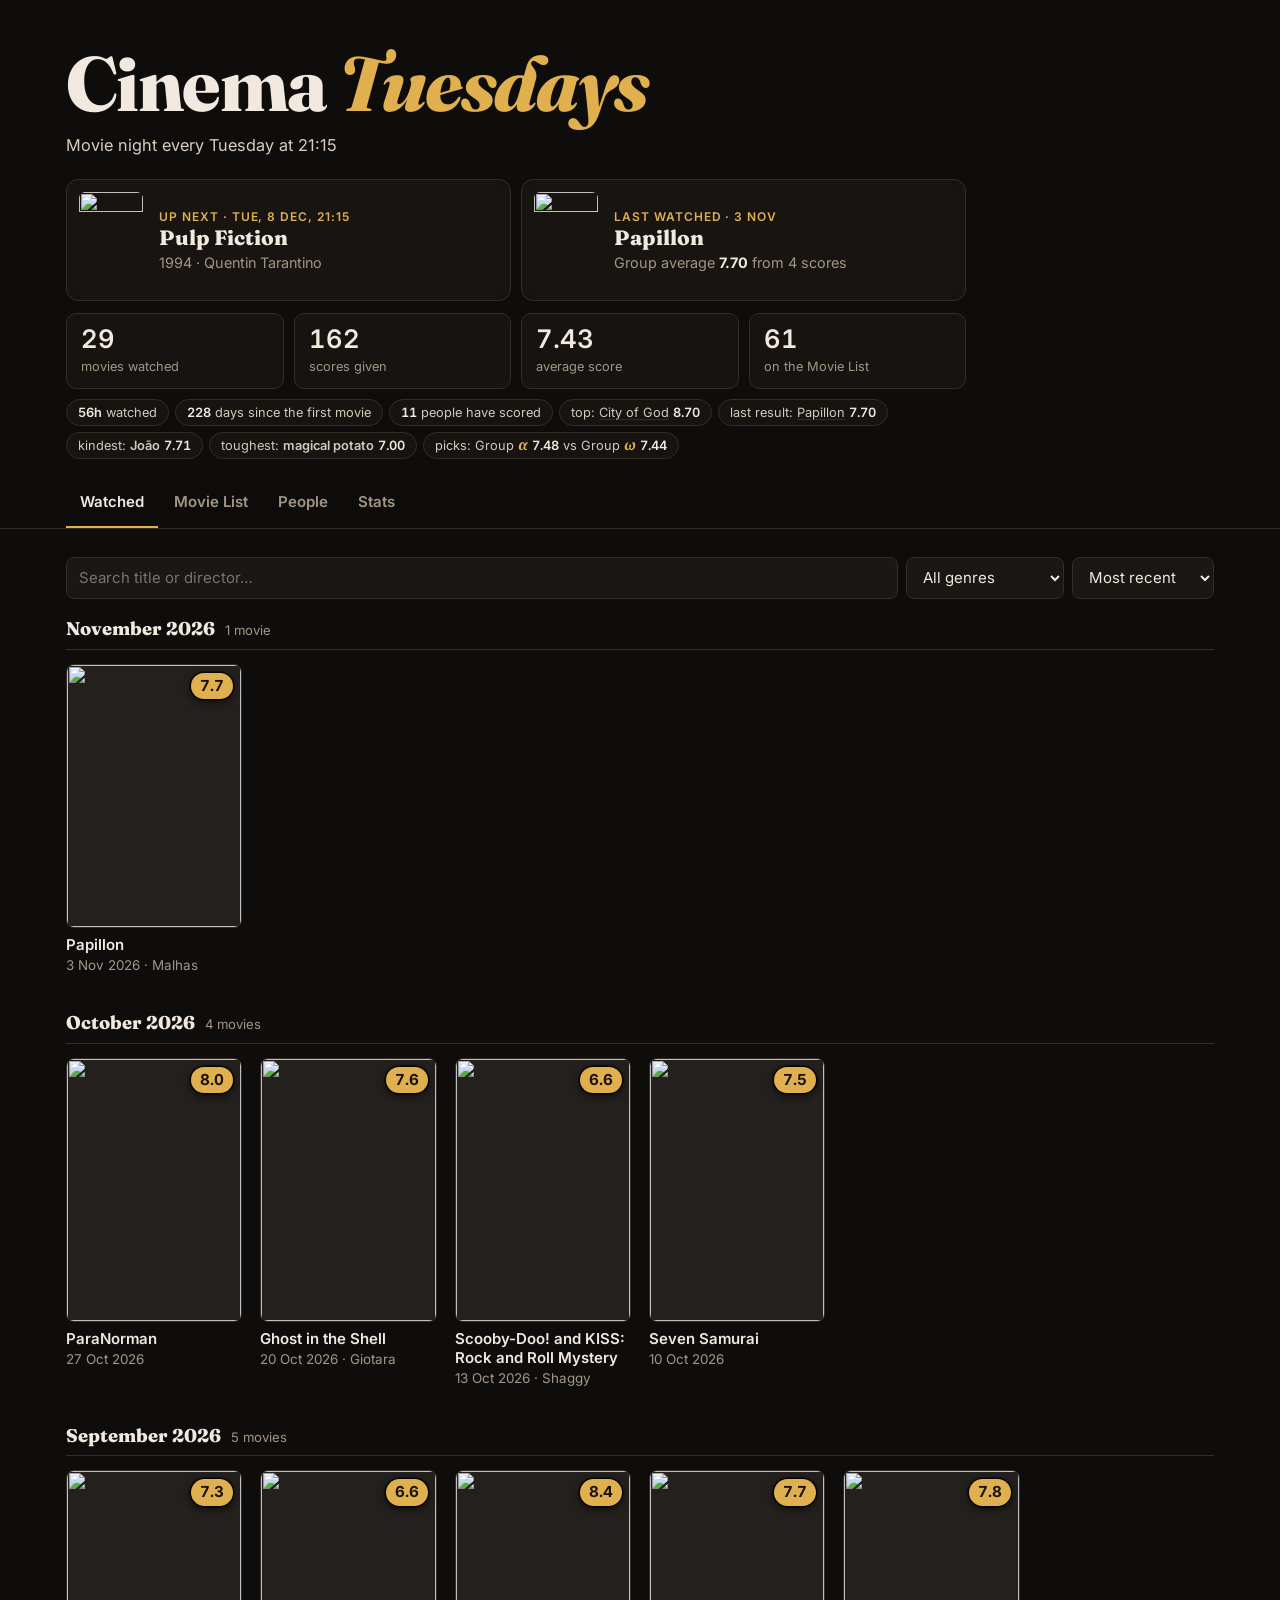
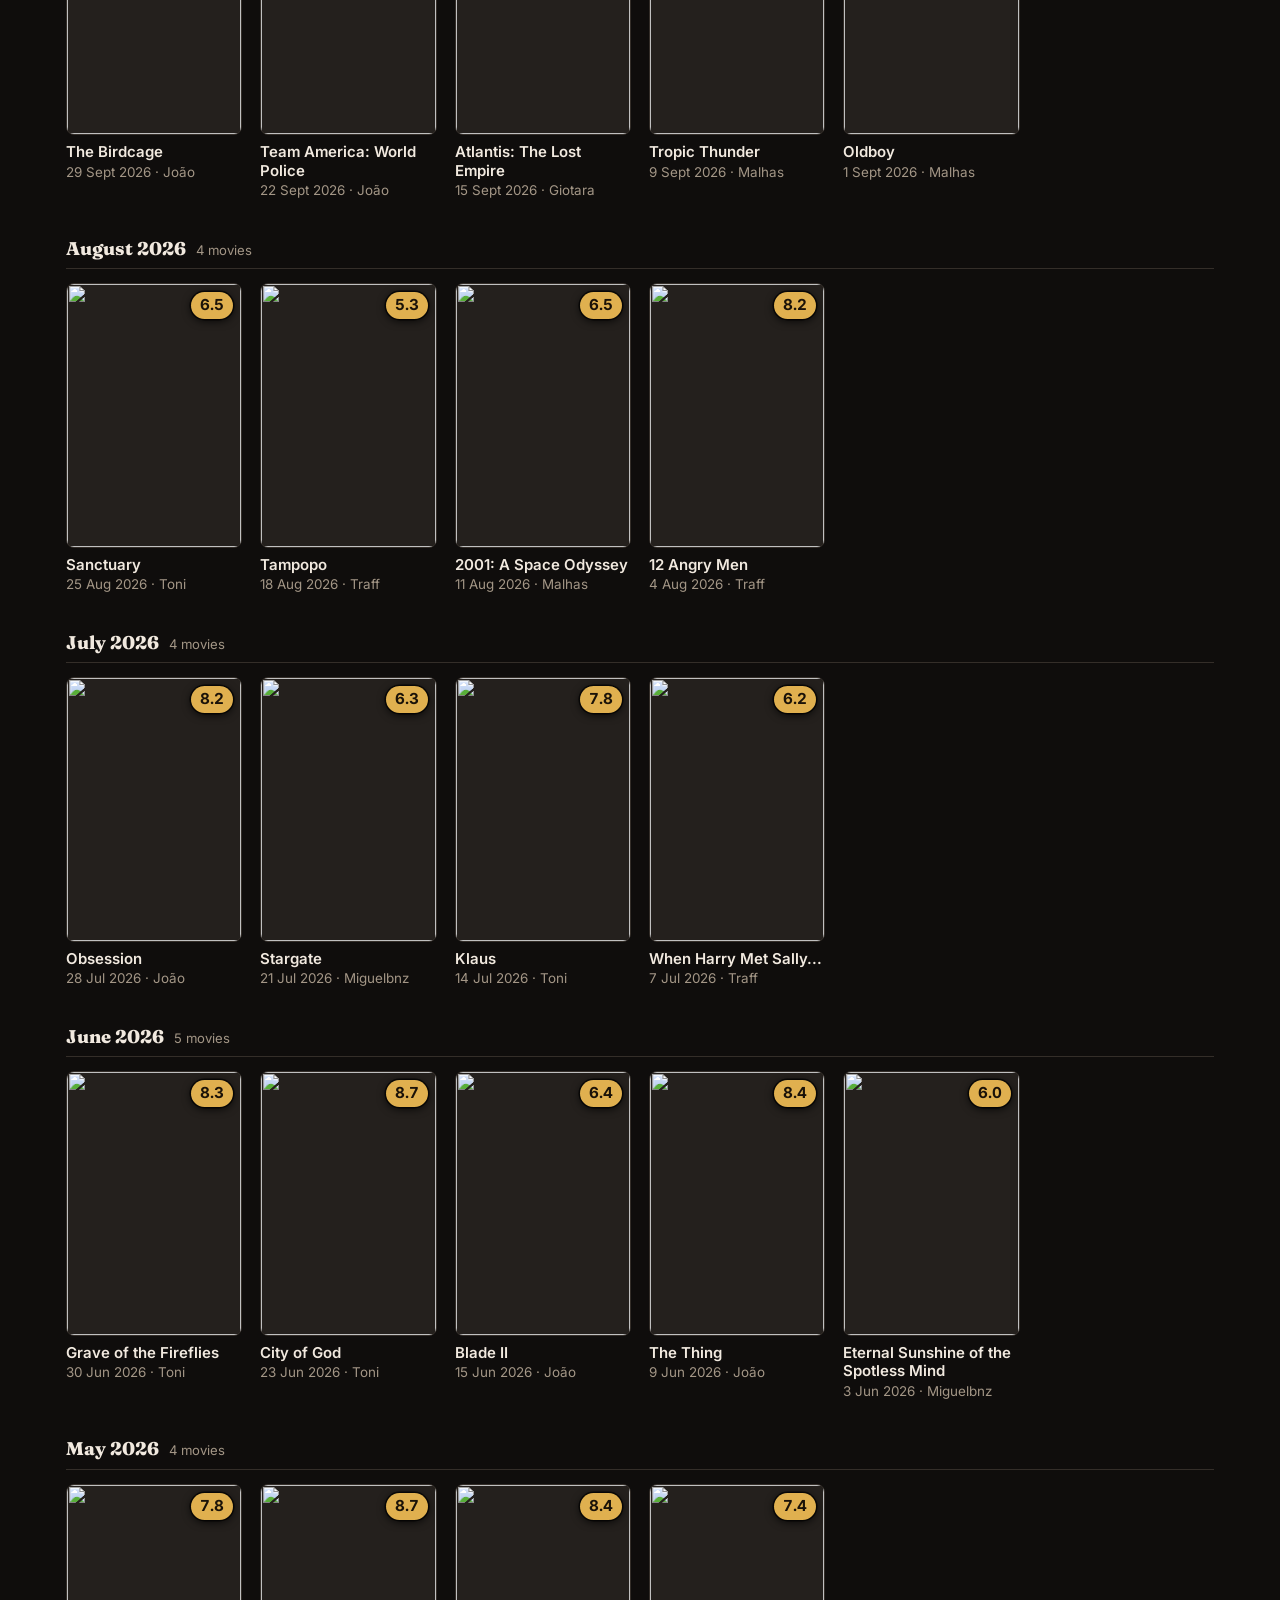
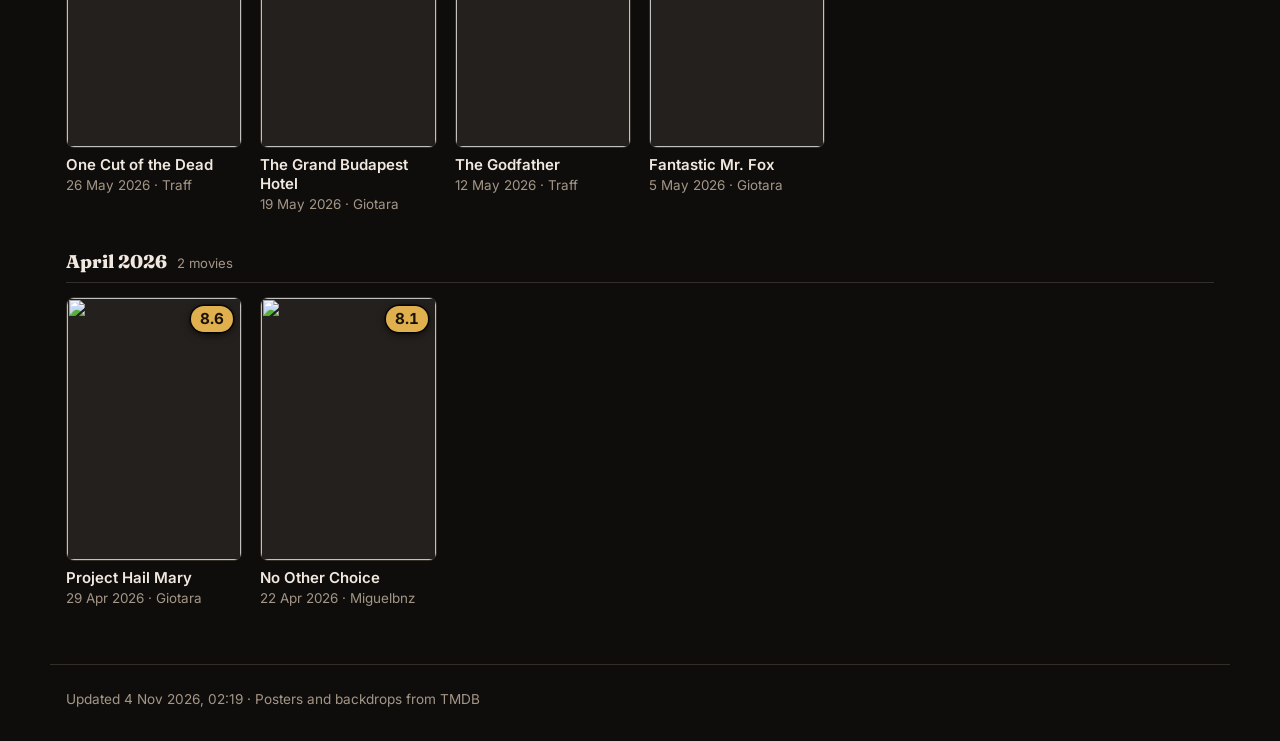
==== commit 96896950: "Update site" ====
--- a/index.html
+++ b/index.html
@@ -100,7 +100,13 @@
 
       <!-- 1. Overview -->
       <div class="chapter" id="ch-overview">
-        <header class="chap-head"><span class="chap-n">01</span><h2>Overview</h2><p>The big numbers, the best and worst, and how we score.</p></header>
+        <header class="chap-head"><span class="chap-n">01</span><h2>Overview</h2><p>Every score, the big numbers, the best and worst, and how we score.</p></header>
+        <div class="chart-card sc">
+          <h2>Every score</h2>
+          <p class="hint">Newest movie first. Blue: above the movie's average, red: below. A movie joins once rating closes.</p>
+          <div id="scores"></div>
+        </div>
+
         <div id="kpis" class="kpis"></div>
 
         <div class="sgrid three">
--- a/style.css
+++ b/style.css
@@ -407,6 +407,22 @@
 #scorecard th:last-child, #fair th:last-child { text-align: right; }
 .tbl td.barcell { width: 30%; min-width: 50px; padding-left: 0; }
 @media (max-width: 640px) { .tbl td.clip { max-width: 120px; } }
+/* every score: scrolls in its box, with the names and the movie titles frozen like a spreadsheet */
+.tbl-wrap.scores { max-height: min(70vh, 640px); overflow: auto; margin: 0; }
+.scores .tbl { width: auto; min-width: 100%; }
+.scores th, .scores td { text-align: center; }
+.scores thead th { position: sticky; top: 0; z-index: 1; background: var(--surface); box-shadow: inset 0 -1px var(--line);
+  text-transform: none; letter-spacing: 0; white-space: normal; min-width: 64px; max-width: 84px; line-height: 1.2; vertical-align: bottom; }
+.scores th a { text-decoration: none; }
+.scores th a:hover { text-decoration: underline; }
+.scores td:first-child, .scores th:first-child { position: sticky; left: 0; text-align: left; background: var(--surface); }
+.scores td:first-child { z-index: 1; max-width: 210px; box-shadow: inset -1px 0 var(--line); }
+.scores th:first-child { z-index: 2; max-width: none; }
+.scores th.me { color: var(--accent); }
+.scores td.me { font-weight: 700; }
+.scores td.gavg { color: var(--muted); }
+.scores td.none { color: var(--muted); }
+@media (max-width: 640px) { .scores td:first-child { max-width: 130px; } }
 .abar { display: block; height: 6px; background: var(--surface-2); border-radius: 3px; }
 .abar span { display: block; height: 100%; background: var(--accent); border-radius: 0 3px 3px 0; }
 .ml { cursor: pointer; text-decoration: underline; text-decoration-color: var(--line); text-underline-offset: 2px; }
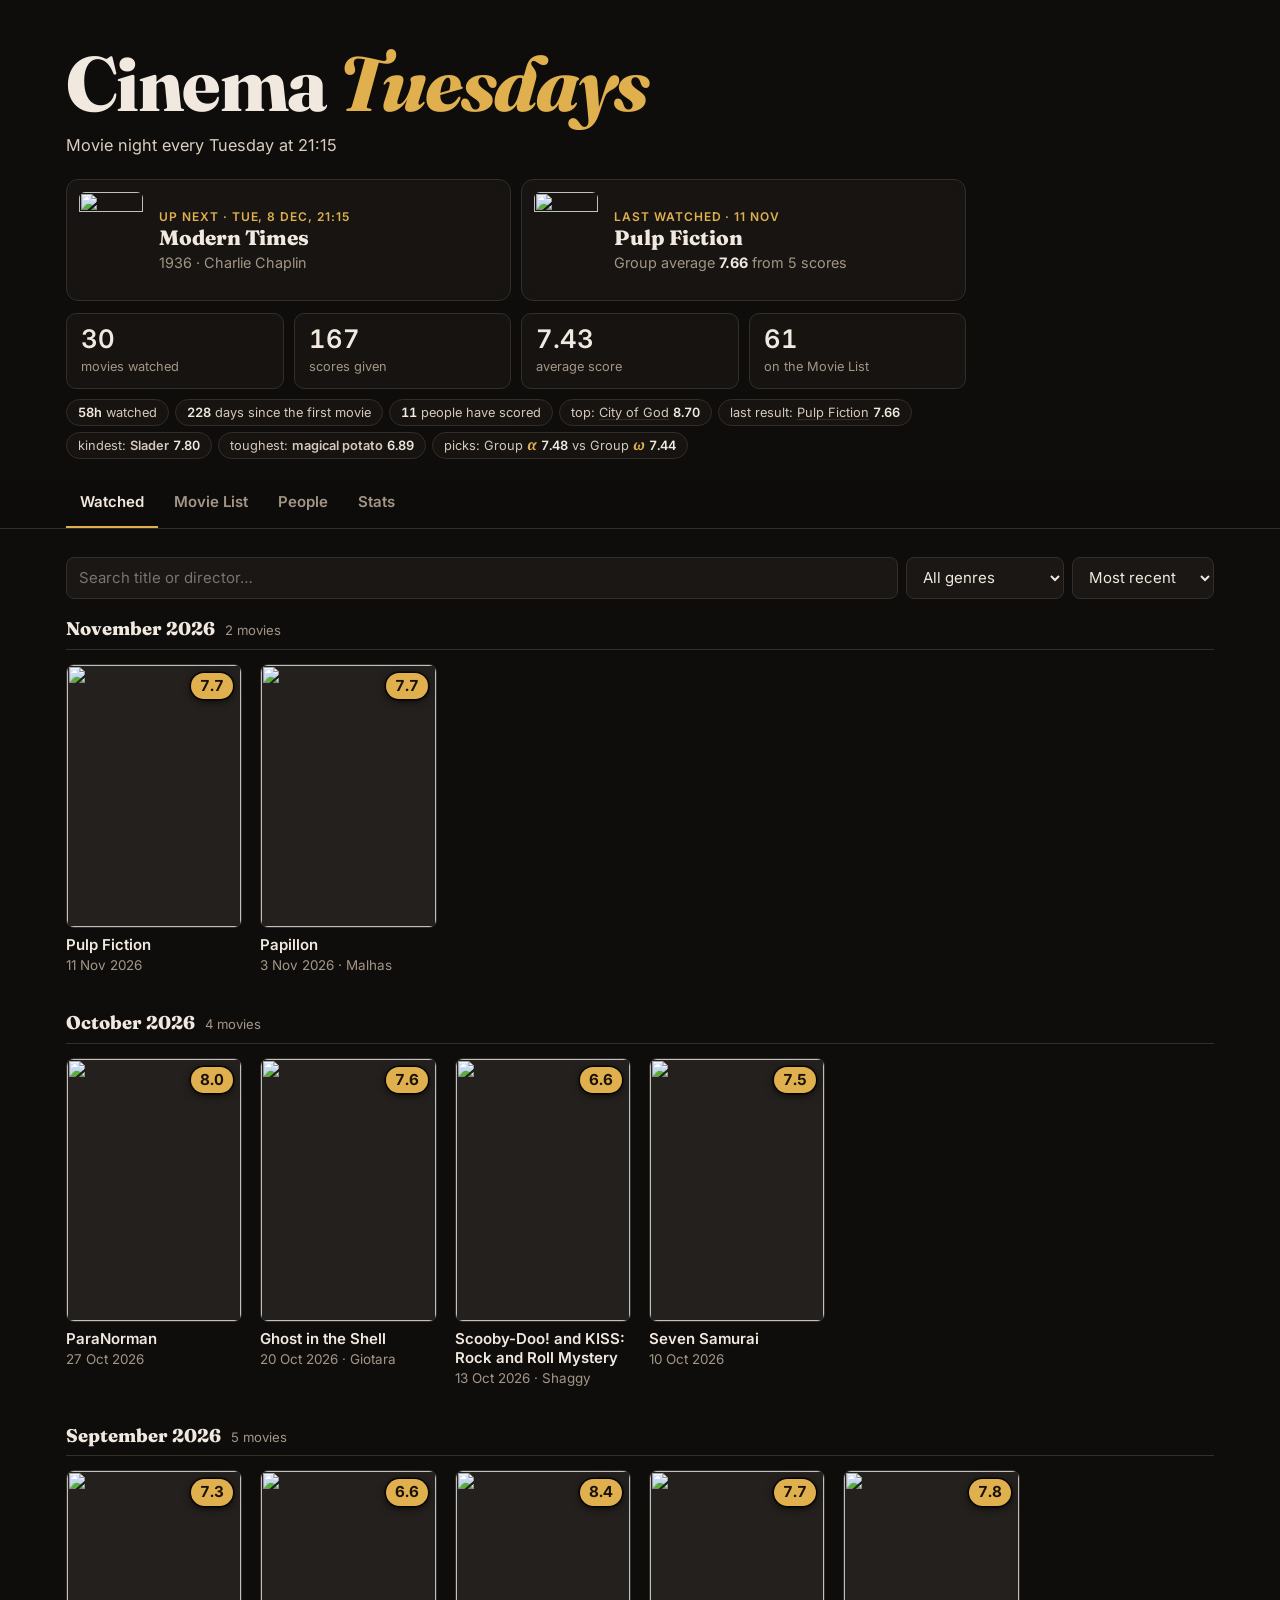
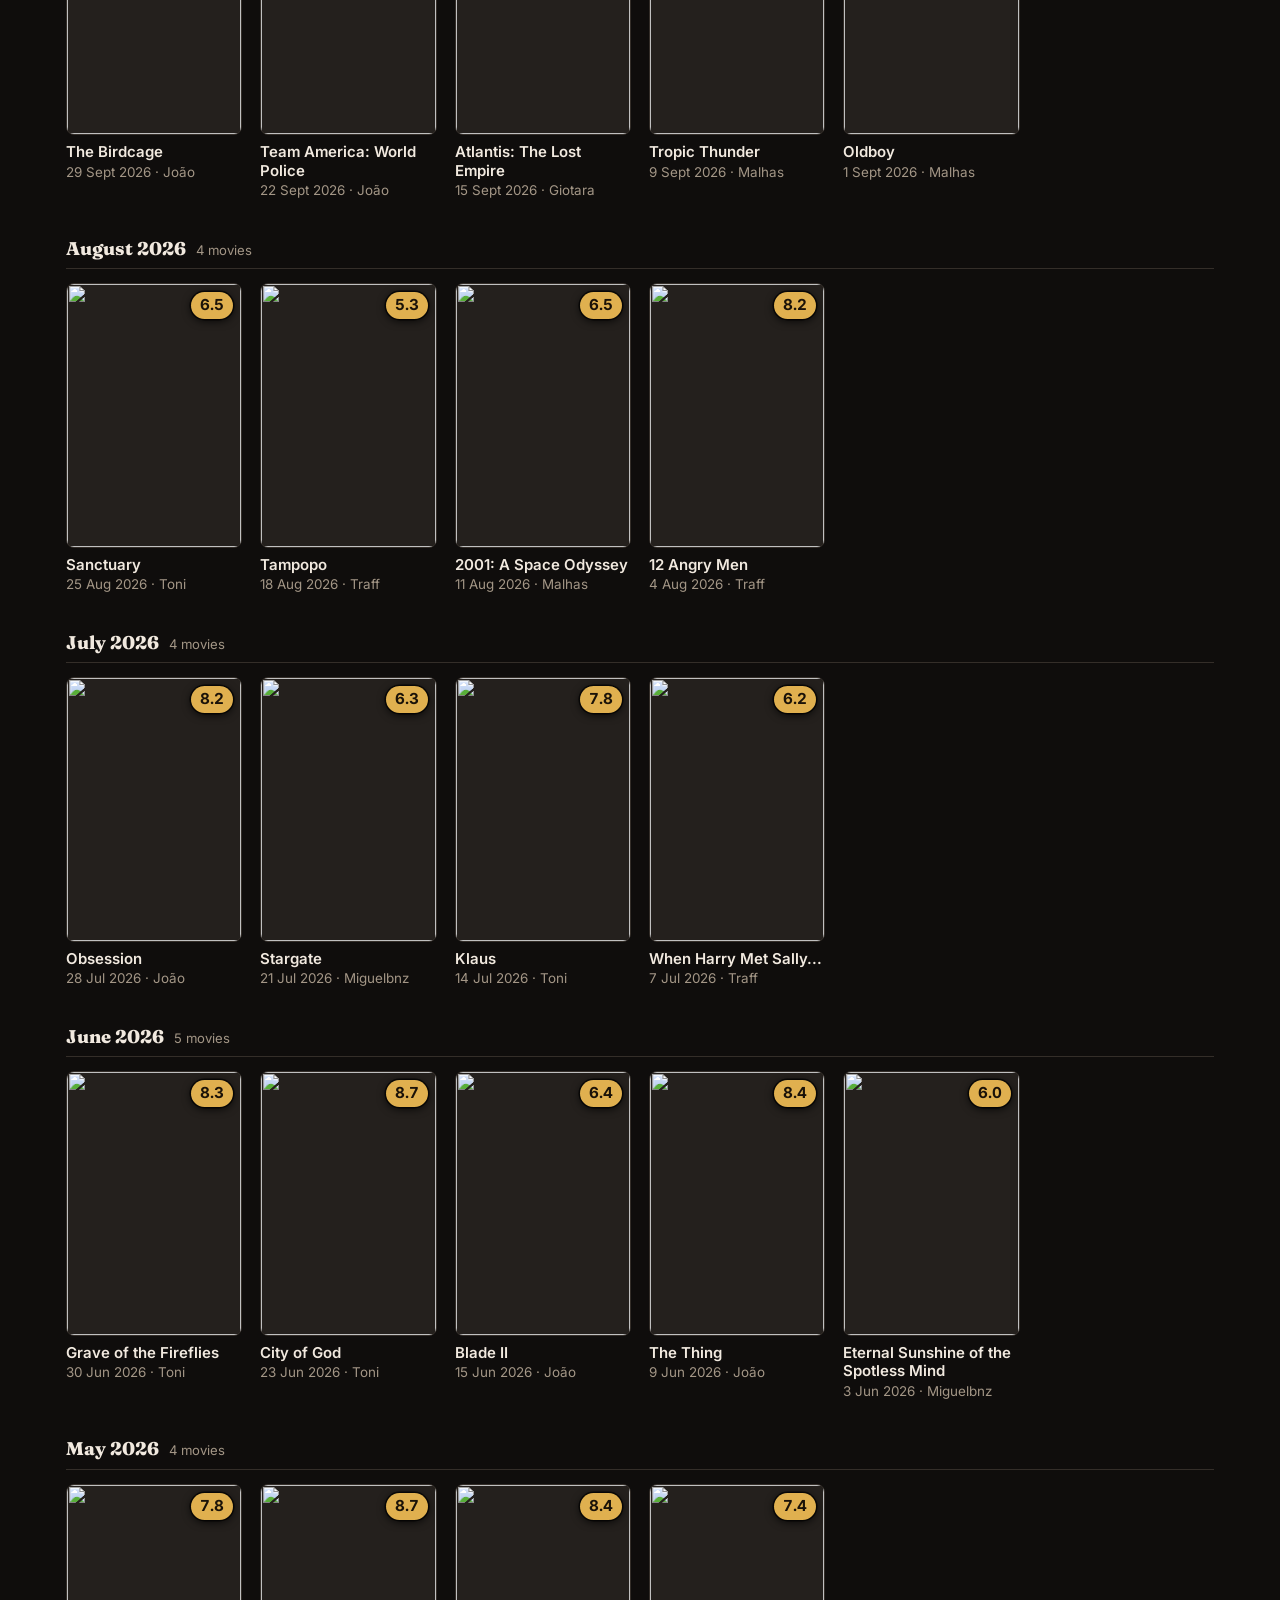
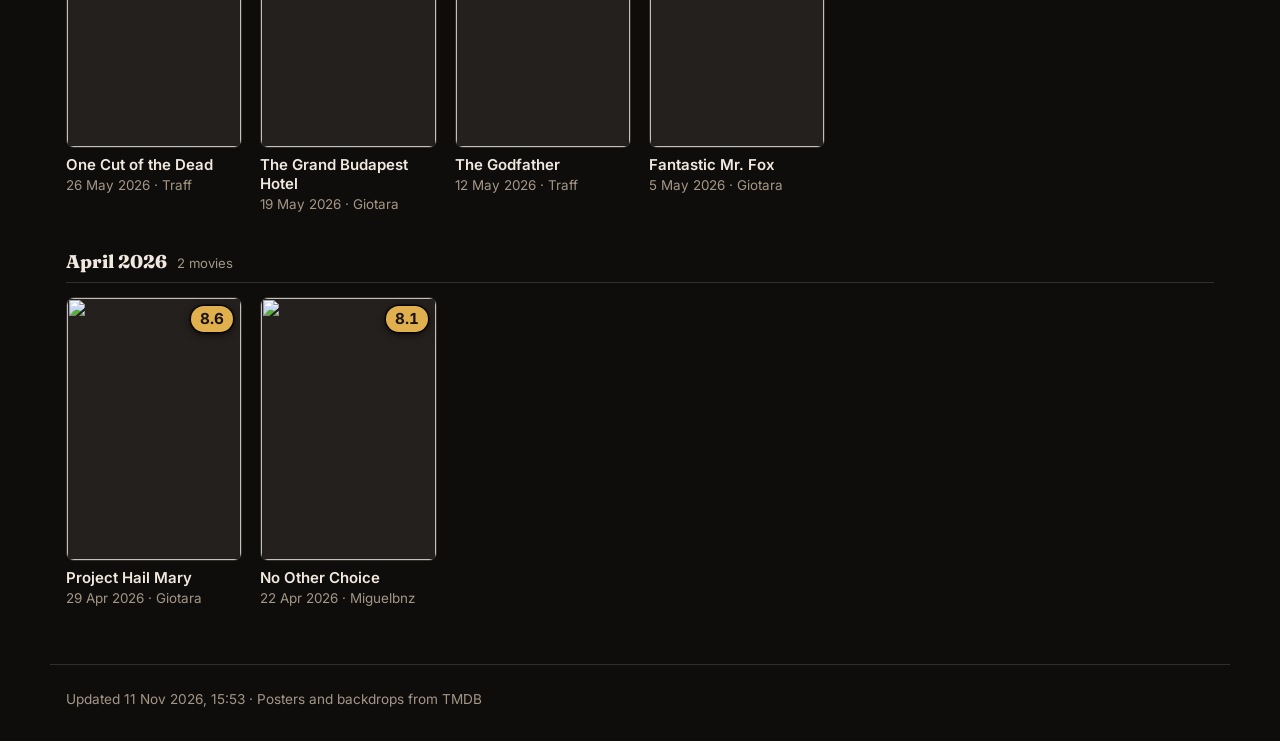
==== commit 9df44815: "Update site" ====
--- a/index.html
+++ b/index.html
@@ -19,7 +19,13 @@
   <link rel="preconnect" href="https://fonts.googleapis.com">
   <link href="https://fonts.googleapis.com/css2?family=Fraunces:ital,opsz,wght@0,9..144,600;0,9..144,800;1,9..144,800&family=Inter:wght@400;500;600&display=swap" rel="stylesheet">
   <link href="https://fonts.googleapis.com/css2?family=Noto+Serif:ital,wght@1,700&text=%CE%B1%CF%89&display=swap" rel="stylesheet">
-  <link rel="stylesheet" href="style.css">
+  <link rel="stylesheet" href="css/base.css">
+  <link rel="stylesheet" href="css/watched-list.css">
+  <link rel="stylesheet" href="css/people.css">
+  <link rel="stylesheet" href="css/charts.css">
+  <link rel="stylesheet" href="css/movie.css">
+  <link rel="stylesheet" href="css/stats.css">
+  <link rel="stylesheet" href="css/stats-chapters.css">
 </head>
 <body>
   <header class="hero" id="hero">
@@ -295,6 +301,16 @@
   <div id="tip" class="tip" role="tooltip" hidden></div>
 
   <footer class="wrap"><span id="updated"></span> · Posters and backdrops from TMDB</footer>
-  <script src="app.js"></script>
+  <script src="js/common.js"></script>
+  <script src="js/watched.js"></script>
+  <script src="js/movie.js"></script>
+  <script src="js/list.js"></script>
+  <script src="js/people.js"></script>
+  <script src="js/person.js"></script>
+  <script src="js/stats.js"></script>
+  <script src="js/stats-charts.js"></script>
+  <script src="js/stats-movies.js"></script>
+  <script src="js/stats-people.js"></script>
+  <script src="js/main.js"></script>
 </body>
 </html>
--- a/css/base.css
+++ b/css/base.css
@@ -0,0 +1,107 @@
+:root {
+  color-scheme: dark;
+  --bg: #0f0d0c;
+  --surface: #1a1715;
+  --surface-2: #24201d;
+  --line: #342e29;
+  --text: #f1e9df;
+  --muted: #a39686;
+  --accent: #e0b04f;
+  --accent-rgb: 224, 176, 79;
+  /* diverging pair: above / below the group (blue / red, validated dark steps) */
+  --pos: #3987e5;
+  --neg: #e66767;
+  --mid: #383835;
+  --radius: 12px;
+}
+
+* { box-sizing: border-box; }
+html { -webkit-text-size-adjust: 100%; }
+body {
+  margin: 0; background: var(--bg); color: var(--text);
+  font: 15px/1.5 Inter, system-ui, sans-serif; overflow-x: hidden;
+}
+a { color: inherit; }
+button { font: inherit; color: inherit; }
+.wrap { max-width: 1180px; margin: 0 auto; padding: 0 16px; }
+h1, h2, h3 { font-family: Fraunces, Georgia, serif; font-weight: 800; margin: 0; }
+h2 { font-size: 1.45rem; margin: 0 0 4px; }
+code { background: var(--surface-2); padding: 1px 6px; border-radius: 4px; }
+.hint { color: var(--muted); margin: 0 0 16px; }
+.empty { color: var(--muted); padding: 32px 0; }
+.pos { color: var(--pos); } .neg { color: var(--neg); }
+
+/* ---------- hero ---------- */
+.hero { position: relative; overflow: hidden; border-bottom: 1px solid var(--line); }
+.hero-bg {
+  position: absolute; inset: 0; background-size: cover; background-position: center 25%;
+  opacity: 0; transition: opacity .8s ease; filter: saturate(.85);
+}
+.hero-bg.on { opacity: .45; }
+.hero::after {
+  content: ""; position: absolute; inset: 0; pointer-events: none;
+  background: linear-gradient(180deg, #0f0d0c66 0%, #0f0d0cbb 55%, var(--bg) 100%),
+              linear-gradient(90deg, #0f0d0cdd 0%, #0f0d0c00 70%);
+}
+.hero-in { position: relative; z-index: 1; padding-top: 48px; padding-bottom: 20px; }
+h1 { font-size: clamp(2.6rem, 8vw, 4.8rem); letter-spacing: -0.02em; line-height: .95; }
+h1 a { text-decoration: none; }
+h1 em { color: var(--accent); }
+.tagline { color: #d9cdbf; margin: 12px 0 22px; font-size: 1.02rem; }
+.tagline b { color: var(--text); font-weight: 600; }
+
+#spotlight { display: grid; grid-template-columns: repeat(auto-fit, minmax(min(300px, 100%), 1fr)); gap: 10px; max-width: 900px; margin-bottom: 12px; }
+.spot {
+  display: flex; gap: 16px; align-items: center; text-decoration: none; color: inherit;
+  background: #1a1715cc; backdrop-filter: blur(8px); border: 1px solid var(--line);
+  border-radius: var(--radius); padding: 12px; cursor: pointer; text-align: left; width: 100%;
+}
+.spot img { width: 64px; aspect-ratio: 2/3; object-fit: cover; border-radius: 6px; flex: none; }
+.spot .label { color: var(--accent); font-size: .75rem; font-weight: 600; text-transform: uppercase; letter-spacing: .08em; }
+.spot h3 { font-size: 1.3rem; line-height: 1.15; }
+.spot p { margin: 2px 0 0; color: var(--muted); font-size: .9rem; }
+.spot p.cta { color: var(--accent); font-weight: 600; }
+.spot.rate { border-color: #e0b04f88; }
+.spot:hover { border-color: #e0b04f88; }
+.date-tile {
+  width: 64px; aspect-ratio: 2/3; flex: none; border-radius: 6px; display: grid; place-content: center; text-align: center;
+  background: var(--surface-2); border: 1px solid var(--line);
+}
+.date-tile span { color: var(--accent); font-size: .72rem; font-weight: 600; text-transform: uppercase; letter-spacing: .08em; }
+.date-tile b { font-family: Fraunces, serif; font-size: 1.9rem; line-height: 1; }
+
+/* every tab except Watched: just the title */
+.hero.compact .hero-in { padding-top: 22px; padding-bottom: 6px; }
+.hero.compact h1 { font-size: clamp(1.9rem, 5vw, 2.6rem); }
+.hero.compact .tagline { margin: 6px 0 8px; font-size: .92rem; }
+.hero.compact #spotlight, .hero.compact .tiles { display: none; }
+
+.tiles { display: grid; grid-template-columns: repeat(4, minmax(0, 1fr)); gap: 10px; max-width: 900px; }
+.tile { background: #1a1715b3; backdrop-filter: blur(6px); border: 1px solid var(--line); border-radius: 10px; padding: 10px 14px; }
+.tile b { display: block; font-size: 1.6rem; font-weight: 600; line-height: 1.2; font-variant-numeric: tabular-nums; }
+.tile span { color: var(--muted); font-size: .8rem; }
+
+.tabs { position: sticky; top: 0; z-index: 5; background: #0f0d0ce6; backdrop-filter: blur(10px); }
+.hero .tabs { position: relative; }
+.tabs .wrap { display: flex; gap: 2px; overflow-x: auto; scrollbar-width: none; }
+.tabs a {
+  text-decoration: none; padding: 12px 14px; color: var(--muted); font-weight: 600; white-space: nowrap;
+  border-bottom: 2px solid transparent;
+}
+.tabs a:hover { color: var(--text); }
+.tabs a.active { color: var(--text); border-color: var(--accent); }
+
+main.wrap { padding-top: 8px; padding-bottom: 56px; }
+
+/* ---------- toolbar ---------- */
+.toolbar { display: flex; gap: 8px; margin: 20px 0 16px; flex-wrap: wrap; }
+.toolbar input, .toolbar select {
+  background: var(--surface); color: var(--text); border: 1px solid var(--line);
+  border-radius: 8px; padding: 9px 12px; font: inherit; min-width: 0;
+}
+.toolbar input { flex: 1 1 220px; }
+.toolbar select { flex: 0 1 auto; }
+.seg { display: inline-flex; border: 1px solid var(--line); border-radius: 8px; overflow: hidden; }
+.seg button { background: var(--surface); border: 0; padding: 8px 12px; cursor: pointer; color: var(--muted); }
+.seg button.on { background: var(--surface-2); color: var(--text); }
+
--- a/css/watched-list.css
+++ b/css/watched-list.css
@@ -0,0 +1,57 @@
+/* ---------- poster wall ---------- */
+.wall { display: grid; grid-template-columns: repeat(auto-fill, minmax(150px, 1fr)); gap: 20px 18px; align-items: start; }
+.wall.small { grid-template-columns: repeat(auto-fill, minmax(118px, 1fr)); gap: 16px 14px; }
+.card { cursor: pointer; background: none; border: 0; padding: 0; text-align: left; min-width: 0; }
+.card.static { cursor: default; }
+.poster {
+  position: relative; aspect-ratio: 2 / 3; border-radius: 8px; overflow: hidden;
+  background: var(--surface-2); border: 1px solid var(--line);
+  transition: transform .15s ease, box-shadow .15s ease;
+}
+.card:not(.static):hover .poster, .card:focus-visible .poster { transform: translateY(-4px); box-shadow: 0 12px 28px #000a; }
+.poster img { width: 100%; height: 100%; object-fit: cover; display: block; }
+.poster .fallback { display: grid; place-items: center; height: 100%; padding: 10px; text-align: center; font-family: Fraunces, serif; color: var(--muted); }
+.score {
+  position: absolute; top: 8px; right: 8px; padding: 2px 9px; border-radius: 999px;
+  background: var(--accent); color: #1a1208; font-weight: 700; font-size: .95rem; font-variant-numeric: tabular-nums;
+  /* dark ring + shadow so it still stands out on yellow posters */
+  box-shadow: 0 0 0 1.5px #000b, 0 2px 8px #000c;
+}
+.badge {
+  position: absolute; top: 8px; left: 8px; padding: 2px 8px; border-radius: 999px;
+  background: var(--accent); color: #1a1208; font-weight: 600; font-size: .75rem;
+}
+.card:focus-visible { outline: none; }
+.card:focus-visible .poster { outline: 2px solid var(--accent); outline-offset: 2px; }
+.badge.muted { background: #000c; color: var(--text); backdrop-filter: blur(4px); }
+.card .t { font-weight: 600; margin-top: 8px; line-height: 1.25; overflow-wrap: anywhere;
+  display: -webkit-box; -webkit-box-orient: vertical; -webkit-line-clamp: 2; line-clamp: 2; overflow: hidden; }
+/* Watched, most recent first: one heading per month across the whole row */
+.wall-month { grid-column: 1 / -1; display: flex; align-items: baseline; gap: 10px; margin: 14px 0 -6px; padding-bottom: 6px;
+  border-bottom: 1px solid var(--line); font-size: 1.15rem; }
+.wall-month:first-child { margin-top: 0; }
+.wall-month small { font: 400 .82rem Inter, system-ui, sans-serif; color: var(--muted); }
+.card .s { color: var(--muted); font-size: .84rem; }
+.card .s a { text-decoration: none; }
+.card .s a:hover { color: var(--text); text-decoration: underline; }
+
+/* ---------- movie list ---------- */
+.poll { background: var(--surface); border: 1px solid var(--line); border-radius: var(--radius); padding: 18px; margin-top: 20px; }
+.poll .label { color: var(--accent); font-size: .78rem; font-weight: 600; text-transform: uppercase; letter-spacing: .08em; }
+.poll h2 { margin-bottom: 14px; }
+.poll .wall { grid-template-columns: repeat(auto-fill, minmax(120px, 1fr)); }
+.votes { display: flex; align-items: center; gap: 8px; margin-top: 6px; font-size: .85rem; color: var(--muted); }
+.votes .track { flex: 1; height: 6px; background: var(--surface-2); border-radius: 3px; overflow: hidden; }
+.votes .track span { display: block; height: 100%; background: var(--accent); border-radius: 0 3px 3px 0; }
+.votes b { color: var(--text); font-variant-numeric: tabular-nums; }
+
+.group-head { display: flex; align-items: baseline; gap: 10px; margin: 30px 0 4px; flex-wrap: wrap; }
+.group-head h2 { margin: 0; }
+.group-head .sub { color: var(--muted); }
+.who { margin: 18px 0 10px; display: flex; align-items: center; gap: 10px; flex-wrap: wrap; }
+.who a { font-weight: 600; text-decoration: none; font-size: 1.05rem; }
+.who a:hover { text-decoration: underline; }
+.who .n { color: var(--muted); font-size: .85rem; }
+.pill { font-size: .72rem; padding: 2px 8px; border-radius: 999px; background: var(--surface-2); color: var(--muted); border: 1px solid var(--line); }
+.pill.warn { color: var(--accent); border-color: #e0b04f55; }
+
--- a/css/people.css
+++ b/css/people.css
@@ -0,0 +1,91 @@
+/* ---------- people ---------- */
+.people { display: grid; grid-template-columns: repeat(auto-fill, minmax(250px, 1fr)); gap: 12px; margin-top: 20px; }
+.person-card {
+  display: block; text-decoration: none; background: var(--surface); border: 1px solid var(--line);
+  border-radius: var(--radius); padding: 16px; transition: border-color .15s, transform .15s;
+}
+.person-card:hover { border-color: #e0b04f88; transform: translateY(-2px); }
+.person-card .top { display: flex; align-items: center; gap: 12px; margin-bottom: 12px; }
+.avatar {
+  width: 42px; height: 42px; border-radius: 50%; display: grid; place-items: center; flex: none;
+  background: var(--surface-2); border: 1px solid var(--line); font-family: Fraunces, serif; font-weight: 800; color: var(--accent);
+}
+.avatar.big { width: 64px; height: 64px; font-size: 1.6rem; }
+img.avatar { object-fit: cover; padding: 0; }
+.mini .pair { display: flex; align-items: baseline; gap: 10px; flex: none; }
+.mini .pair small { color: var(--muted); font-variant-numeric: tabular-nums; }
+.spot.todo { max-width: 560px; margin-bottom: 18px; }
+.missed { margin: 8px 0 28px; }
+.missed summary { cursor: pointer; color: var(--muted); font-weight: 600; }
+.missed summary:hover { color: var(--text); }
+.person-card h3 { font-size: 1.2rem; line-height: 1.2; overflow-wrap: anywhere; }
+.person-card .sub { color: var(--muted); font-size: .82rem; }
+.kv { display: flex; justify-content: space-between; gap: 8px; color: var(--muted); font-size: .88rem; padding: 2px 0; }
+.kv b.pos { color: var(--pos); } .kv b.neg { color: var(--neg); }
+.kv b { color: var(--text); font-weight: 500; text-align: right; min-width: 0; overflow: hidden; text-overflow: ellipsis; white-space: nowrap; }
+.kv.fav { align-items: baseline; }
+.kv.fav b { white-space: normal; display: -webkit-box; -webkit-box-orient: vertical; -webkit-line-clamp: 2; line-clamp: 2; line-height: 1.3; }
+/* score histogram, 0 to 10, with the scale written under it */
+.spark { display: flex; align-items: flex-end; gap: 2px; height: 28px; margin: 10px 0 0; border-bottom: 1px solid var(--line); }
+.spark-axis { display: flex; justify-content: space-between; font-size: .68rem; color: var(--muted); margin: 2px 0 8px; font-variant-numeric: tabular-nums; }
+.spark span { flex: 1; background: var(--accent); opacity: .85; border-radius: 2px 2px 0 0; min-height: 1px; }
+
+/* person page */
+.back { display: inline-block; margin: 20px 0 8px; color: var(--muted); text-decoration: none; }
+.back:hover { color: var(--text); }
+.p-head { display: flex; gap: 16px; align-items: center; margin-bottom: 18px; }
+.p-head h2 { font-size: clamp(1.8rem, 6vw, 2.6rem); margin: 0; line-height: 1.05; overflow-wrap: anywhere; }
+.p-head .sub { color: var(--muted); margin-top: 4px; }
+/* four headline tiles, then smaller tiles in two labelled groups */
+.p-tiles { margin-bottom: 28px; }
+.p-hero { display: grid; grid-template-columns: repeat(4, minmax(0, 1fr)); gap: 10px; margin-bottom: 18px; }
+.p-tiles .sub-h { margin: 14px 0 8px; }
+.p-rest { display: grid; grid-template-columns: repeat(auto-fill, minmax(170px, 1fr)); gap: 8px; }
+.p-tiles .kpi > small { margin-top: 2px; line-height: 1.35; overflow-wrap: anywhere; }
+.p-tiles .kpi b.pos { color: var(--pos); } .p-tiles .kpi b.neg { color: var(--neg); }
+.p-tiles .kpi.big > small { font-size: .76rem; }
+@media (max-width: 640px) {
+  .p-hero { grid-template-columns: repeat(2, minmax(0, 1fr)); gap: 8px; }
+  .p-rest { grid-template-columns: repeat(2, minmax(0, 1fr)); }
+}
+.p-grid { display: grid; grid-template-columns: repeat(auto-fill, minmax(min(300px, 100%), 1fr)); gap: 16px 32px; margin-bottom: 28px; }
+.box { background: var(--surface); border: 1px solid var(--line); border-radius: var(--radius); padding: 16px; min-width: 0; }
+.box h3 { font-size: 1.1rem; margin-bottom: 10px; }
+.box .hint { font-size: .85rem; margin-bottom: 10px; }
+.mini { list-style: none; margin: 0; padding: 0; }
+.mini li { display: flex; justify-content: space-between; gap: 10px; padding: 6px 0; border-top: 1px solid var(--line); }
+.mini li:first-child { border-top: 0; }
+.mini .tt { min-width: 0; overflow: hidden; text-overflow: ellipsis; white-space: nowrap; }
+.mini button.tt { background: none; border: 0; padding: 0; cursor: pointer; text-align: left; }
+.mini button.tt:hover { text-decoration: underline; }
+.mini b { font-variant-numeric: tabular-nums; font-weight: 600; flex: none; }
+.mate { display: flex; gap: 12px; align-items: center; }
+.mate + .mate { margin-top: 12px; padding-top: 12px; border-top: 1px solid var(--line); }
+.mate .label { color: var(--muted); font-size: .78rem; text-transform: uppercase; letter-spacing: .06em; }
+.mate a { font-weight: 600; text-decoration: none; }
+.mate a:hover { text-decoration: underline; }
+.mate .sub { color: var(--muted); font-size: .85rem; }
+
+/* diverging rows: this person vs the rest of the group */
+.diverge { list-style: none; margin: 0; padding: 0; }
+.diverge li {
+  display: grid; grid-template-columns: minmax(0, 1.3fr) minmax(0, 1fr) 46px; gap: 12px; align-items: center;
+  padding: 5px 0; cursor: pointer; border-radius: 6px;
+}
+.diverge li:hover { background: var(--surface-2); }
+.diverge .tt { min-width: 0; overflow: hidden; text-overflow: ellipsis; white-space: nowrap; font-size: .9rem; }
+.diverge .tt small { color: var(--muted); }
+.diverge .axis { position: relative; height: 14px; }
+.diverge .axis::before { content: ""; position: absolute; left: 50%; top: -3px; bottom: -3px; width: 1px; background: var(--line); }
+.diverge .axis span { position: absolute; top: 2px; height: 10px; }
+.diverge .axis span.up { left: 50%; background: var(--pos); border-radius: 0 4px 4px 0; }
+.diverge .axis span.down { right: 50%; background: var(--neg); border-radius: 4px 0 0 4px; }
+.diverge .v { text-align: right; font-variant-numeric: tabular-nums; font-size: .88rem; font-weight: 600; }
+/* wide screens: two columns (higher on the left, lower on the right) instead of one long, mostly empty list */
+@media (min-width: 900px) {
+  .diverge { columns: 2; column-gap: 40px; }
+  .diverge li { break-inside: avoid; }
+}
+.legend { display: flex; gap: 16px; flex-wrap: wrap; color: var(--muted); font-size: .82rem; margin-bottom: 10px; }
+.legend i { display: inline-block; width: 10px; height: 10px; border-radius: 2px; margin-right: 6px; vertical-align: -1px; }
+
--- a/css/charts.css
+++ b/css/charts.css
@@ -0,0 +1,45 @@
+/* ---------- charts ---------- */
+.chart-card { background: var(--surface); border: 1px solid var(--line); border-radius: var(--radius); padding: 18px; margin-top: 20px; }
+.chart-card .hint { font-size: .88rem; }
+.chart { position: relative; width: 100%; }
+.chart.scroll { overflow-x: auto; }
+.chart svg { display: block; }
+#grid svg { margin: 0 auto; }
+#grid .scale { justify-content: center; }
+.chart text { fill: var(--muted); font: 11px Inter, system-ui, sans-serif; }
+.chart .grid line { stroke: var(--line); stroke-width: 1; }
+.chart .bar { fill: var(--accent); }
+.chart .bar-hit { fill: transparent; cursor: default; }
+.chart .bar-hit:hover + .bar, .chart .bar.hot { fill: #f0c870; }
+.chart .line { fill: none; stroke: var(--accent); stroke-width: 2; stroke-linejoin: round; }
+.chart .dot { fill: var(--accent); stroke: var(--surface); stroke-width: 2; }
+.chart .dot.hot { fill: #fff; }
+.chart .roll { fill: none; stroke: var(--pos); stroke-width: 2.5; stroke-linejoin: round; opacity: .85; }
+.chart text .pos { fill: var(--pos); } .chart text .neg { fill: var(--neg); }
+.chart .mean { stroke: var(--muted); stroke-dasharray: 4 4; }
+.chart .cross { stroke: var(--muted); stroke-width: 1; }
+.chart .cell { stroke: var(--surface); stroke-width: 2; }
+.chart .cell.none { fill: var(--surface-2); }
+.chart .cell:hover { stroke: var(--text); }
+.chart .hit { fill: transparent; cursor: pointer; }
+.scale { display: flex; align-items: center; gap: 8px; color: var(--muted); font-size: .8rem; margin-top: 10px; }
+.scale .ramp { width: 140px; height: 8px; border-radius: 4px; background: linear-gradient(90deg, rgba(var(--accent-rgb), .12), rgba(var(--accent-rgb), 1)); }
+
+.tip {
+  position: fixed; z-index: 50; pointer-events: none; max-width: 260px;
+  background: #0b0a09f2; border: 1px solid var(--line); border-radius: 8px; padding: 8px 10px;
+  font-size: .85rem; line-height: 1.4; box-shadow: 0 8px 24px #000a;
+}
+.tip b { font-weight: 600; }
+.tip .m { color: var(--muted); }
+
+.cols { display: grid; grid-template-columns: repeat(auto-fit, minmax(min(300px, 100%), 1fr)); gap: 0 32px; margin-top: 28px; }
+.rank { padding: 0; margin: 12px 0 0; list-style: none; counter-reset: r; }
+.rank li {
+  counter-increment: r; display: grid; grid-template-columns: 28px minmax(0, 1fr) auto; gap: 10px; align-items: baseline;
+  padding: 10px 0; border-bottom: 1px solid var(--line);
+}
+.rank li::before { content: counter(r); color: var(--muted); font-weight: 600; }
+.rank .sub { color: var(--muted); font-size: .85rem; }
+.rank .v { font-weight: 600; color: var(--accent); font-variant-numeric: tabular-nums; }
+
--- a/css/movie.css
+++ b/css/movie.css
@@ -0,0 +1,76 @@
+/* ---------- detail dialog ---------- */
+dialog {
+  width: min(760px, calc(100vw - 24px)); max-height: calc(100dvh - 24px); padding: 0; overflow: auto;
+  background: var(--surface); color: var(--text); border: 1px solid var(--line); border-radius: 16px;
+}
+dialog::backdrop { background: #000c; backdrop-filter: blur(3px); }
+.d-back { height: 200px; background-size: cover; background-position: center 30%; position: relative; }
+.d-back::after { content: ""; position: absolute; inset: 0; background: linear-gradient(180deg, #1a171500 30%, var(--surface)); }
+.d-head { display: flex; gap: 20px; padding: 0 20px 16px; position: relative; z-index: 1; }
+.d-back + .d-head { margin-top: -90px; }
+.d-head:first-child { padding-top: 20px; }
+.d-head img { width: 130px; border-radius: 8px; align-self: flex-start; box-shadow: 0 10px 30px #000c; flex: none; }
+.d-head > div { min-width: 0; align-self: flex-end; }
+.d-head h3 { font-size: 1.75rem; line-height: 1.1; }
+.d-head .meta { color: var(--muted); margin: 6px 0 8px; }
+.chips { display: flex; flex-wrap: wrap; gap: 6px; margin: 0 0 10px; }
+.chips span { font-size: .75rem; padding: 2px 8px; border-radius: 999px; border: 1px solid var(--line); color: #d4c9bc; }
+.overview { font-size: .92rem; color: #d4c9bc; margin: 0 20px 16px; }
+.d-stats { display: flex; gap: 24px; padding: 0 20px 16px; flex-wrap: wrap; }
+.d-stats div { color: var(--muted); font-size: .76rem; text-transform: uppercase; letter-spacing: .06em; }
+.d-stats b { display: block; color: var(--text); font-size: 1.4rem; letter-spacing: 0; text-transform: none; font-variant-numeric: tabular-nums; }
+.d-stats b.sm { font-size: 1rem; }
+.strip { position: relative; height: 34px; margin: 4px 28px 22px; }
+.strip::before { content: ""; position: absolute; left: 0; right: 0; top: 16px; height: 2px; background: var(--surface-2); }
+.strip .tick { position: absolute; top: 24px; transform: translateX(-50%); color: var(--muted); font-size: .7rem; }
+.strip .pt {
+  position: absolute; top: 10px; width: 14px; height: 14px; margin-left: -7px; border-radius: 50%;
+  background: var(--accent); border: 2px solid var(--surface);
+}
+.strip .avg { position: absolute; top: 4px; height: 26px; width: 2px; margin-left: -1px; background: var(--text); }
+.ratings { list-style: none; margin: 0; padding: 0 20px 20px; }
+.ratings li { display: grid; grid-template-columns: 40px minmax(0, 150px) minmax(0, 1fr); gap: 2px 12px; align-items: center; padding: 7px 0; border-top: 1px solid var(--line); }
+.ratings .nm { min-width: 0; overflow: hidden; text-overflow: ellipsis; white-space: nowrap; }
+.ratings .n { font-weight: 600; font-size: 1.15rem; font-variant-numeric: tabular-nums; }
+.ratings a { font-weight: 600; text-decoration: none; }
+.ratings a:hover { text-decoration: underline; }
+.ratings .r { color: var(--muted); font-size: .9rem; grid-column: 2 / -1; }
+/* score bar out of 10, coloured by side of the group average, which is the white tick */
+.ratings .bar { position: relative; height: 8px; background: var(--surface-2); border-radius: 4px; }
+.ratings .bar span { display: block; height: 100%; background: var(--accent); border-radius: 4px; }
+.ratings .bar.hi span { background: var(--pos); } .ratings .bar.lo span { background: var(--neg); }
+.ratings .bar i { position: absolute; top: -3px; bottom: -3px; width: 2px; margin-left: -1px; background: var(--text); border-radius: 1px; }
+.r-legend { padding: 0 20px; margin-bottom: 6px; }
+.r-legend .avg-key { width: 2px; height: 12px; background: var(--text); vertical-align: -2px; }
+.strip .pt.hi { background: var(--pos); } .strip .pt.lo { background: var(--neg); }
+.d-actions { position: sticky; top: 10px; float: right; margin: 10px 10px -44px 0; z-index: 3; display: flex; gap: 8px; }
+.close, .share { background: #000a; border: 0; border-radius: 999px; height: 34px; cursor: pointer; }
+.close { width: 34px; font-size: 1.1rem; }
+.share { padding: 0 12px; font-size: .85rem; font-weight: 600; }
+.share:hover, .close:hover { background: #000d; }
+
+footer.wrap { color: var(--muted); font-size: .85rem; padding-top: 24px; padding-bottom: 32px; border-top: 1px solid var(--line); }
+
+@media (max-width: 640px) {
+  .hero-in { padding-top: 32px; }
+  .tiles { grid-template-columns: repeat(2, minmax(0, 1fr)); }
+  .wall { grid-template-columns: repeat(auto-fill, minmax(104px, 1fr)); gap: 14px 12px; }
+  .wall.small, .poll .wall { grid-template-columns: repeat(auto-fill, minmax(96px, 1fr)); }
+  .card .t { font-size: .92rem; }
+  .d-head { flex-direction: column; }
+  .d-back + .d-head { margin-top: -110px; }
+  .d-head img { width: 110px; }
+  .ratings li { grid-template-columns: 32px minmax(0, 116px) minmax(0, 1fr); gap: 2px 10px; }
+  .d-head > div { align-self: stretch; }
+  .diverge li { grid-template-columns: minmax(0, 1fr) 90px 40px; gap: 8px; }
+  .chart-card { padding: 14px; }
+}
+
+/* phones: three posters a row so titles get room */
+@media (max-width: 520px) {
+  .wall, .wall.small, .poll .wall { grid-template-columns: repeat(3, minmax(0, 1fr)); gap: 14px 10px; }
+}
+
+/* Greek group letter (Noto Serif, loaded for just these two glyphs) so α and ω don't read as a / w */
+.gk { font-family: "Noto Serif", "Times New Roman", serif; font-style: italic; font-weight: 700; font-size: 1.12em; line-height: 1; color: var(--accent); }
+
--- a/css/stats.css
+++ b/css/stats.css
@@ -0,0 +1,93 @@
+/* ---------- stats page: dense layout ---------- */
+.kpis { display: grid; grid-template-columns: repeat(auto-fill, minmax(150px, 1fr)); gap: 8px; margin-top: 20px; }
+.kpi { background: var(--surface); border: 1px solid var(--line); border-radius: 10px; padding: 8px 12px; min-width: 0; }
+.kpi b { display: block; font-size: 1.35rem; font-weight: 600; line-height: 1.2; font-variant-numeric: tabular-nums; }
+.kpi > span { display: block; font-size: .78rem; color: #d4c9bc; }
+.kpi > small { display: block; font-size: .72rem; color: var(--muted); }
+.sgrid { display: grid; gap: 12px; }
+.sgrid.two { grid-template-columns: repeat(auto-fit, minmax(min(420px, 100%), 1fr)); }
+.sgrid.three { grid-template-columns: repeat(auto-fit, minmax(min(300px, 100%), 1fr)); }
+.sgrid.inner { gap: 16px; grid-template-columns: repeat(auto-fit, minmax(min(200px, 100%), 1fr)); }
+.sgrid > .chart-card, .chart-card.sc { margin-top: 12px; min-width: 0; }
+.chart-card.sc { padding: 14px 16px; }
+.chart-card.sc h2 { font-size: 1.1rem; }
+.chart-card.sc .hint { font-size: .78rem; margin-bottom: 10px; }
+.sub-h { font-family: Inter, system-ui, sans-serif; font-size: .78rem; font-weight: 600; color: var(--muted); text-transform: uppercase; letter-spacing: .06em; }
+.rank.sm { margin-top: 4px; }
+.rank.sm li { padding: 6px 0; font-size: .86rem; grid-template-columns: 20px minmax(0, 1fr) auto; gap: 8px; }
+.rank.sm .sub { font-size: .75rem; }
+.rank li[data-movie] { cursor: pointer; }
+.rank li[data-movie]:hover { color: var(--accent); }
+
+.tbl-wrap { overflow-x: auto; margin: 0 -4px; }
+.tbl { width: 100%; border-collapse: collapse; font-size: .84rem; font-variant-numeric: tabular-nums; }
+.tbl th { text-align: right; color: var(--muted); font-weight: 600; font-size: .72rem; text-transform: uppercase; letter-spacing: .04em; padding: 4px 6px; border-bottom: 1px solid var(--line); white-space: nowrap; }
+.tbl td { text-align: right; padding: 5px 6px; border-bottom: 1px solid #ffffff0a; white-space: nowrap; }
+.tbl th:first-child, .tbl td:first-child { text-align: left; }
+.tbl tbody tr:hover { background: #ffffff08; }
+#scorecard th { cursor: pointer; user-select: none; }
+#scorecard th:hover, #scorecard th.on { color: var(--text); }
+.tbl td.best { color: var(--accent); font-weight: 600; }
+.tbl td.pname .avatar { display: inline-grid; width: 22px; height: 22px; font-size: .65rem; vertical-align: middle; margin-right: 8px; }
+.tbl td.pname a { text-decoration: none; font-weight: 600; }
+.tbl td.pname a:hover { text-decoration: underline; }
+.tbl td.clip { max-width: 180px; overflow: hidden; text-overflow: ellipsis; text-align: left; }
+.tbl th:last-child { text-align: left; }
+#scorecard th:last-child, #fair th:last-child { text-align: right; }
+.tbl td.barcell { width: 30%; min-width: 50px; padding-left: 0; }
+@media (max-width: 640px) { .tbl td.clip { max-width: 120px; } }
+/* every score: scrolls in its box, with the names and the movie titles frozen like a spreadsheet */
+.tbl-wrap.scores { max-height: min(70vh, 640px); overflow: auto; margin: 0; }
+.scores .tbl { width: auto; min-width: 100%; }
+.scores th, .scores td { text-align: center; }
+.scores thead th { position: sticky; top: 0; z-index: 1; background: var(--surface); box-shadow: inset 0 -1px var(--line);
+  text-transform: none; letter-spacing: 0; white-space: normal; min-width: 64px; max-width: 84px; line-height: 1.2; vertical-align: bottom; }
+.scores th a { text-decoration: none; }
+.scores th a:hover { text-decoration: underline; }
+.scores td:first-child, .scores th:first-child { position: sticky; left: 0; text-align: left; background: var(--surface); }
+.scores td:first-child { z-index: 1; max-width: 210px; box-shadow: inset -1px 0 var(--line); }
+.scores th:first-child { z-index: 2; max-width: none; }
+.scores th.me { color: var(--accent); }
+.scores td.me { font-weight: 700; }
+.scores td.gavg { color: var(--muted); }
+.scores td.none { color: var(--muted); }
+@media (max-width: 640px) { .scores td:first-child { max-width: 130px; } }
+.abar { display: block; height: 6px; background: var(--surface-2); border-radius: 3px; }
+.abar span { display: block; height: 100%; background: var(--accent); border-radius: 0 3px 3px 0; }
+.ml { cursor: pointer; text-decoration: underline; text-decoration-color: var(--line); text-underline-offset: 2px; }
+.ml:hover { color: var(--accent); }
+
+.records { margin: 0; display: grid; gap: 0; }
+.records > div { display: grid; grid-template-columns: 108px minmax(0, 1fr); gap: 8px; padding: 5px 0; border-bottom: 1px solid #ffffff0a; font-size: .84rem; }
+.records dt { color: var(--muted); }
+.records dd { margin: 0; min-width: 0; display: flex; gap: 8px; align-items: baseline; }
+.records dd b { font-weight: 600; color: var(--accent); white-space: nowrap; font-variant-numeric: tabular-nums; }
+.records dd > span { overflow: hidden; text-overflow: ellipsis; white-space: nowrap; min-width: 0; }
+.records a { text-decoration: none; }
+.records .more { flex: none; color: var(--muted); font-size: .75rem; padding: 0 6px; border: 1px solid var(--line); border-radius: 999px; cursor: default; }
+
+.ptime { color: var(--muted); font-weight: 400; font-size: .9em; white-space: nowrap; }
+
+/* ---------- more stats ---------- */
+/* home: one dense line of headline numbers under the tiles */
+.facts { display: flex; flex-wrap: wrap; gap: 6px; max-width: 900px; margin-top: 10px; font-size: .8rem; color: #d4c9bc; }
+.facts > span { white-space: nowrap; max-width: 100%; overflow: hidden; text-overflow: ellipsis;
+  background: #1a1715b3; backdrop-filter: blur(6px); border: 1px solid var(--line); border-radius: 999px; padding: 3px 11px; }
+.facts b { color: var(--text); font-weight: 600; font-variant-numeric: tabular-nums; }
+.facts a { text-decoration: none; font-weight: 600; }
+.facts a:hover { text-decoration: underline; }
+.hero.compact .facts { display: none; }
+/* person page, over time: dashed group average, dots coloured above / below it */
+.chart .gline { fill: none; stroke: var(--muted); stroke-width: 1.5; stroke-dasharray: 4 4; }
+.chart .dot.hi { fill: var(--pos); }
+.chart .dot.lo { fill: var(--neg); }
+/* stats: group α vs ω scoreboard */
+#groups .tbl { max-width: 760px; }
+#groups th { text-transform: none; font-size: .8rem; }   /* uppercase would turn α and ω into A and Ω */
+#groups th:last-child { text-align: right; }
+#groups td { max-width: 200px; overflow: hidden; text-overflow: ellipsis; }
+#groups td:first-child { cursor: help; text-decoration: underline dotted var(--muted); text-underline-offset: 3px; }
+@media (max-width: 640px) { #groups td { max-width: 120px; } }
+/* stats: runtime as travel, an icon instead of the rank number */
+.rank.plain li::before { display: none; }
+
--- a/css/stats-chapters.css
+++ b/css/stats-chapters.css
@@ -0,0 +1,71 @@
+/* ---------- stats page: chapters (most important first) ---------- */
+.chap-nav { position: sticky; top: 0; z-index: 4; margin: 0 -16px; padding: 10px 16px; background: #0f0d0ce6; backdrop-filter: blur(10px); border-bottom: 1px solid var(--line); }
+.chap-nav .chips { display: flex; flex-wrap: nowrap; gap: 6px; margin: 0; overflow-x: auto; scrollbar-width: none; }
+.chap-nav .chips::-webkit-scrollbar { display: none; }
+.chap-nav button { flex: none; background: var(--surface); border: 1px solid var(--line); border-radius: 999px; padding: 5px 14px; font-size: .82rem; color: var(--muted); cursor: pointer; white-space: nowrap; }
+.chap-nav button:hover { color: var(--text); }
+.chap-nav button.on { background: rgba(var(--accent-rgb), .14); border-color: rgba(var(--accent-rgb), .5); color: var(--accent); }
+.chapter { scroll-margin-top: 64px; padding-top: 8px; }
+.chapter + .chapter { margin-top: 36px; }
+.chap-head { display: grid; grid-template-columns: auto 1fr; column-gap: 12px; align-items: baseline; padding-top: 20px; margin-top: 12px; border-top: 1px solid var(--line); }
+.chapter:first-of-type .chap-head { border-top: 0; }
+.chap-n { grid-row: span 2; font: 600 .82rem Inter, system-ui, sans-serif; color: var(--accent); letter-spacing: .08em; }
+.chap-head h2 { font-size: clamp(1.5rem, 3.4vw, 2.1rem); line-height: 1.1; }
+.chap-head p { margin: 4px 0 0; color: var(--muted); font-size: .9rem; }
+
+/* headline numbers: four big ones, then the rest */
+#kpis.kpis { display: block; }
+.kpis-hero { display: grid; grid-template-columns: repeat(4, minmax(0, 1fr)); gap: 10px; }
+.kpis-rest { display: grid; grid-template-columns: repeat(auto-fill, minmax(150px, 1fr)); gap: 8px; margin-top: 10px; }
+.kpi.big { padding: 14px 16px; border-color: rgba(var(--accent-rgb), .28); background: linear-gradient(160deg, rgba(var(--accent-rgb), .09), var(--surface) 60%); }
+.kpi.big b { font-size: clamp(1.8rem, 4vw, 2.5rem); line-height: 1.05; letter-spacing: -.02em; color: var(--text); }
+.kpi.big > span { font-size: .85rem; margin-top: 4px; }
+@media (max-width: 640px) { .kpis-hero { grid-template-columns: repeat(2, minmax(0, 1fr)); } }
+.kmeter { display: block; height: 4px; margin-top: 6px; background: var(--surface-2); border-radius: 2px; overflow: hidden; }
+.kmeter > i { display: block; height: 100%; background: var(--accent); border-radius: 2px; }
+
+/* ranked lists with a data bar behind each row */
+.rank.bars li { position: relative; padding-left: 6px; padding-right: 8px; border-bottom-color: transparent; margin-bottom: 3px; isolation: isolate; }
+.rank.bars li::after { content: ""; position: absolute; inset: 0 auto 0 0; width: var(--w, 0%); background: rgba(var(--accent-rgb), .13); border-radius: 6px; z-index: -1; }
+.rank.bars li.nb::after { background: rgba(230, 103, 103, .14); }
+.rank.bars li:hover::after { background: rgba(var(--accent-rgb), .22); }
+.rank.bars li.nb:hover::after { background: rgba(230, 103, 103, .24); }
+
+/* us vs TMDB dumbbell */
+.dumbbell { margin-top: 6px; }
+.db-legend { display: flex; flex-wrap: wrap; gap: 4px 16px; font-size: .76rem; color: var(--muted); margin-bottom: 8px; }
+.db-legend span { display: inline-flex; align-items: center; gap: 6px; }
+.db-legend .db-dot { position: static; transform: none; }
+.db-key { display: inline-block; width: 18px; height: 3px; border-radius: 2px; background: var(--mid); }
+.db-key.pos { background: var(--pos); } .db-key.neg { background: var(--neg); }
+.db-row, .db-axis { display: grid; grid-template-columns: minmax(0, 190px) minmax(0, 1fr) 48px; gap: 12px; align-items: center; }
+.db-row { padding: 4px 0; font-size: .82rem; cursor: pointer; border-radius: 6px; }
+.db-row:hover { background: #ffffff08; }
+.db-row:hover .db-t { color: var(--accent); }
+.db-t { overflow: hidden; text-overflow: ellipsis; white-space: nowrap; }
+.db-track { position: relative; height: 14px; }
+.db-row .db-track { background: linear-gradient(var(--line), var(--line)) center / 100% 1px no-repeat; }
+.db-axis { font-size: .7rem; color: var(--muted); margin-bottom: 2px; }
+.db-axis .db-track span { position: absolute; transform: translateX(-50%); }
+.db-line { position: absolute; top: 50%; height: 3px; margin-top: -1.5px; background: var(--mid); border-radius: 2px; }
+.db-line.pos { background: var(--pos); } .db-line.neg { background: var(--neg); }
+.db-dot { position: absolute; top: 50%; width: 10px; height: 10px; border-radius: 50%; transform: translate(-50%, -50%); display: inline-block; }
+.db-dot.us { background: var(--accent); box-shadow: 0 0 0 2px var(--surface); }
+.db-dot.w { background: var(--muted); box-shadow: 0 0 0 2px var(--surface); }
+.db-v { text-align: right; font-variant-numeric: tabular-nums; font-weight: 600; }
+@media (max-width: 640px) { .db-row, .db-axis { grid-template-columns: minmax(0, 110px) minmax(0, 1fr) 42px; gap: 8px; } }
+
+/* long explanations, tucked away */
+details.how { margin-top: 10px; font-size: .8rem; color: var(--muted); }
+details.how summary { cursor: pointer; width: fit-content; list-style: none; color: var(--muted); }
+details.how summary::-webkit-details-marker { display: none; }
+details.how summary::before { content: "+ "; color: var(--accent); }
+details.how[open] summary::before { content: "− "; }
+details.how summary:hover { color: var(--text); }
+details.how p { margin: 6px 0 0; max-width: 70ch; line-height: 1.5; }
+
+/* show all / show fewer */
+.fold-btn { display: block; margin: 8px auto 0; background: none; border: 1px solid var(--line); border-radius: 999px; padding: 4px 14px; font-size: .78rem; color: var(--muted); cursor: pointer; }
+.fold-btn:hover { color: var(--accent); border-color: rgba(var(--accent-rgb), .5); }
+.rank li[hidden], .db-row[hidden] { display: none; }
+
